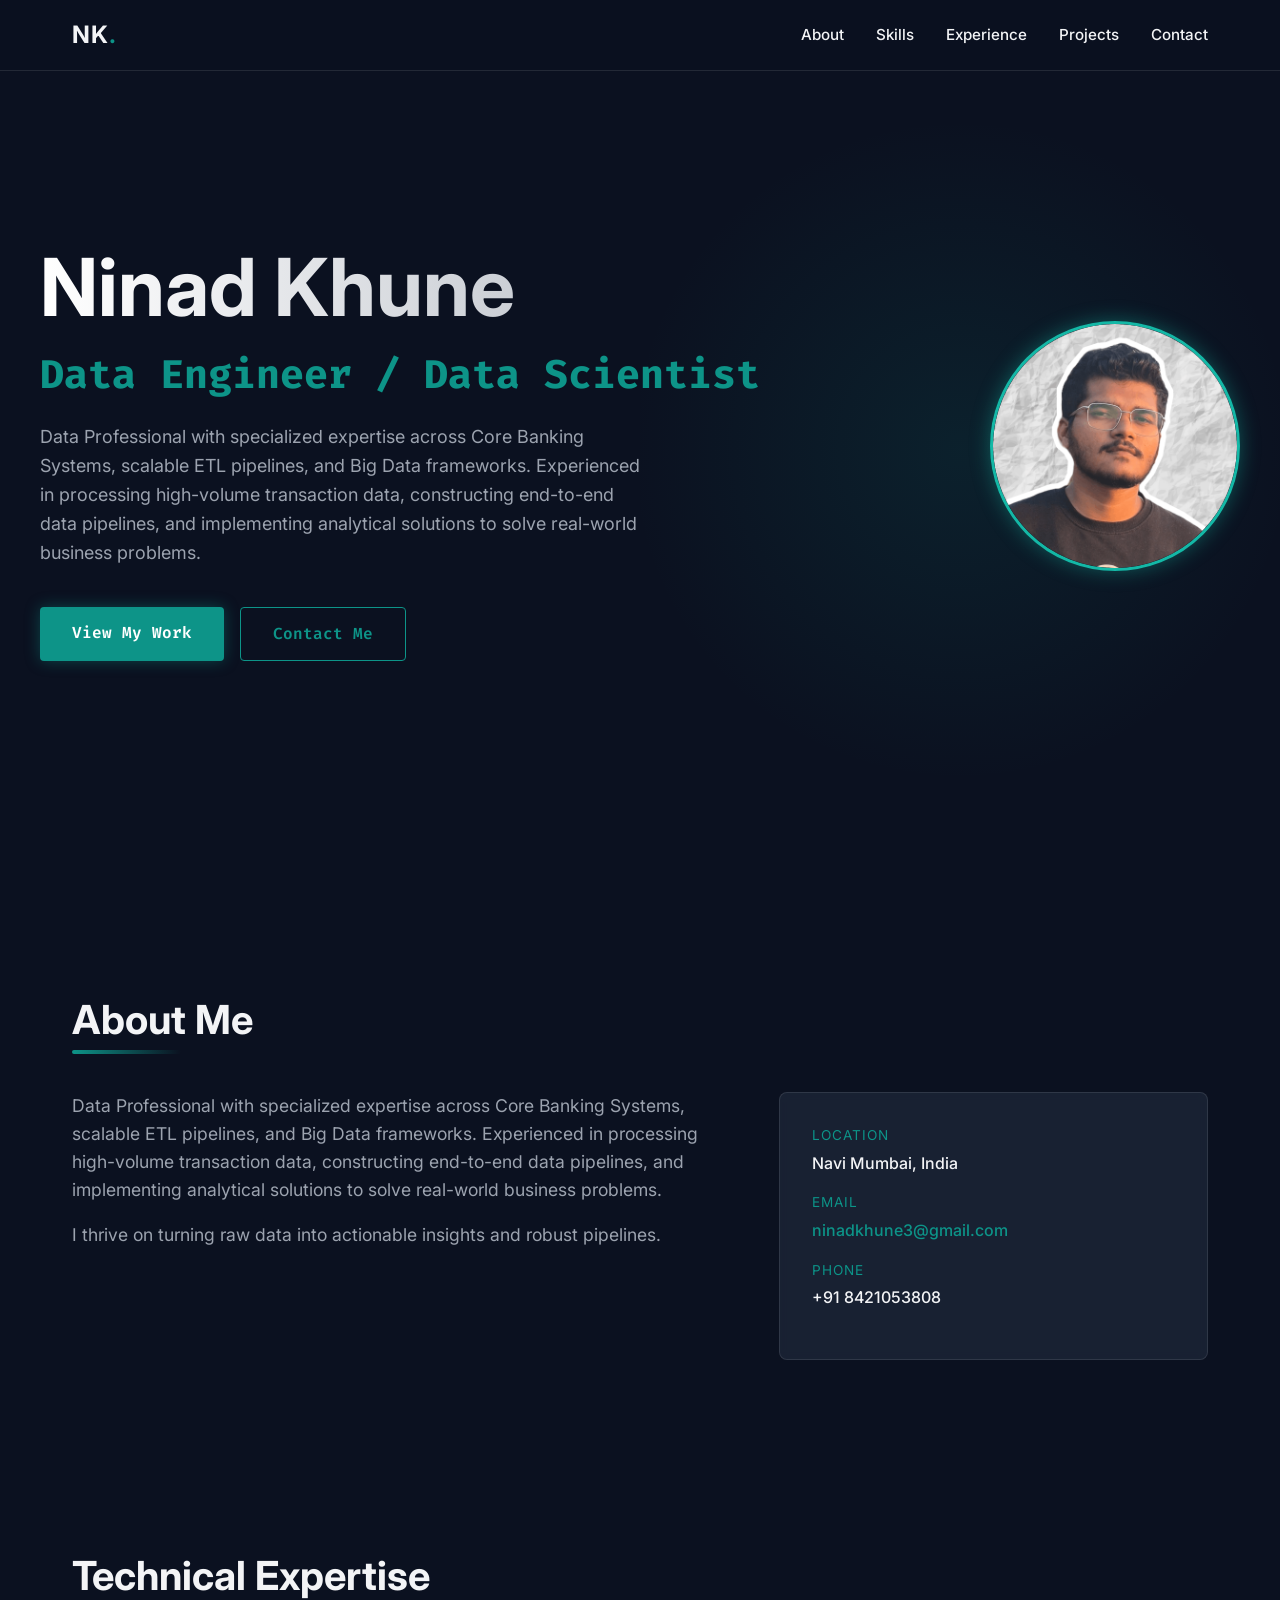
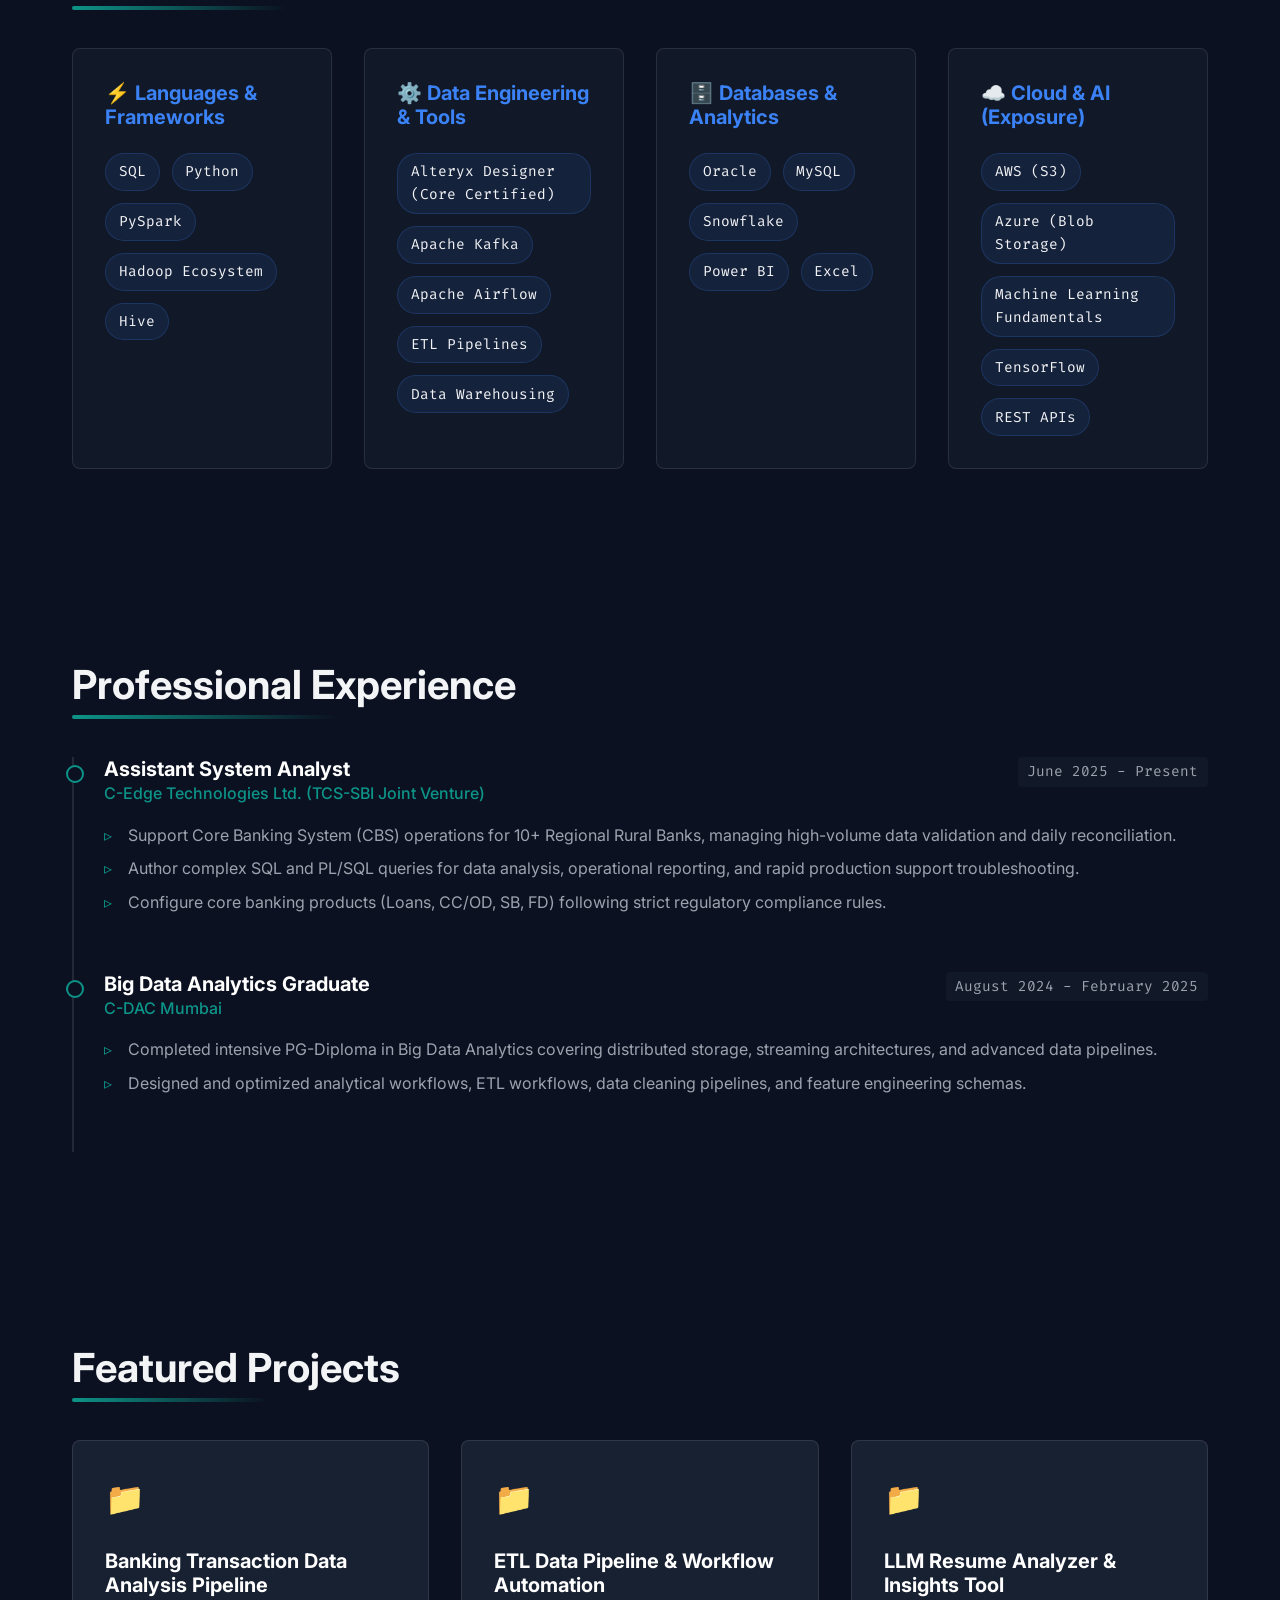
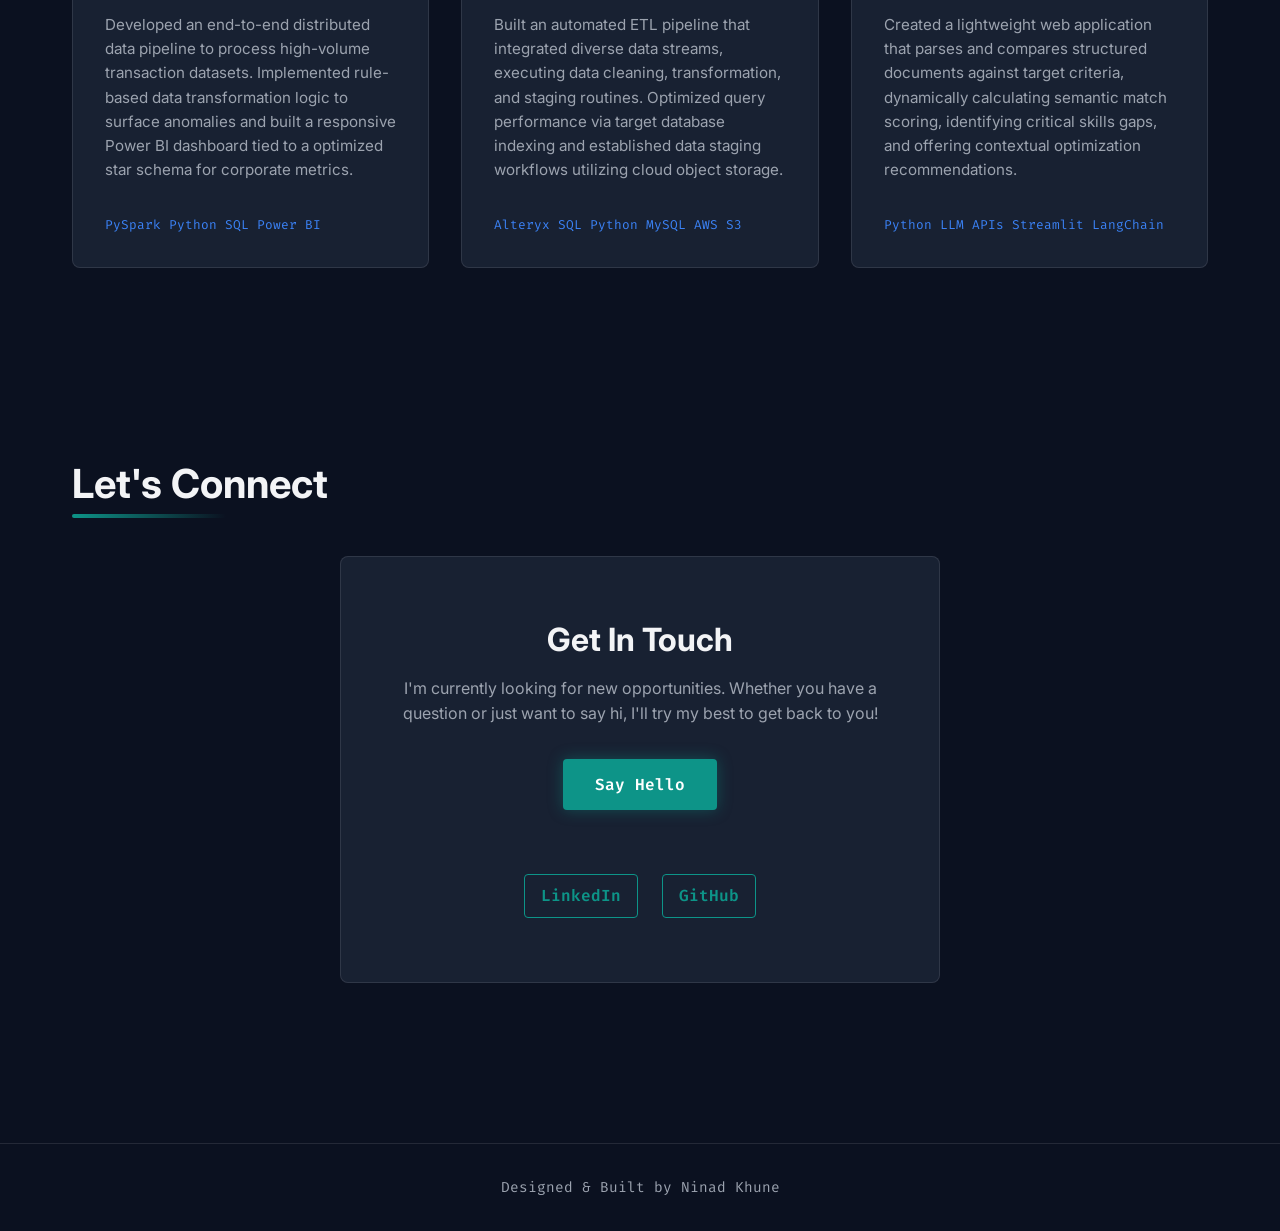
==== index.html @ daf1de72 "Refactor image" ====
<!DOCTYPE html>
<html lang="en">
<head>
    <meta charset="UTF-8">
    <meta name="viewport" content="width=device-width, initial-scale=1.0">
    <title>Ninad Khune | Data Engineer & Data Scientist</title>
    <meta name="description" content="Portfolio of Ninad Khune, Data Engineer and Data Scientist specializing in Core Banking Systems, scalable ETL pipelines, and Big Data frameworks.">
    <link href="https://fonts.googleapis.com/css2?family=Inter:wght@300;400;600;700&family=Fira+Code:wght@400;500&display=swap" rel="stylesheet">
    <link rel="stylesheet" href="style.css">
</head>
<body>
    <nav id="navbar">
        <div class="nav-container">
            <div class="logo">NK<span class="accent">.</span></div>
            <ul class="nav-links">
                <li><a href="#about">About</a></li>
                <li><a href="#skills">Skills</a></li>
                <li><a href="#experience">Experience</a></li>
                <li><a href="#projects">Projects</a></li>
                <li><a href="#contact">Contact</a></li>
            </ul>
        </div>
    </nav>

    <main>
        <section id="hero">
            <div class="hero-content">
                <div style="display: flex; align-items: center; gap: 2rem; flex-wrap: wrap;">
                    <div style="flex: 1; min-width: 300px;">
                        <h1 id="hero-name" class="glitch" data-text=""></h1>
                        <h2 id="hero-title" class="subtitle"></h2>
                        <p id="hero-summary" class="summary"></p>
                        <div class="hero-actions">
                            <a href="#projects" class="btn btn-primary">View My Work</a>
                            <a href="#contact" class="btn btn-secondary">Contact Me</a>
                        </div>
                    </div>
                    <div style="flex-shrink: 0; text-align: center;">
                        <img src="static/profile.png.png" alt="Profile Image" style="width: 250px; height: 250px; border-radius: 50%; object-fit: cover; border: 3px solid #14b8a6; box-shadow: 0 0 20px rgba(20, 184, 166, 0.4);">
                    </div>
                </div>
            </div>
            <div class="hero-background"></div>
        </section>

        <section id="about" class="section">
            <h2 class="section-title">About Me</h2>
            <div class="about-grid">
                <div class="about-text" id="about-text">
                    <!-- Populated by JS -->
                </div>
                <div class="about-details" id="about-details">
                    <!-- Populated by JS -->
                </div>
            </div>
        </section>

        <section id="skills" class="section">
            <h2 class="section-title">Technical Expertise</h2>
            <div class="skills-container" id="skills-container">
                <!-- Populated by JS -->
            </div>
        </section>

        <section id="experience" class="section">
            <h2 class="section-title">Professional Experience</h2>
            <div class="timeline" id="experience-timeline">
                <!-- Populated by JS -->
            </div>
        </section>

        <section id="projects" class="section">
            <h2 class="section-title">Featured Projects</h2>
            <div class="projects-grid" id="projects-grid">
                <!-- Populated by JS -->
            </div>
        </section>

        <section id="contact" class="section">
            <h2 class="section-title">Let's Connect</h2>
            <div class="contact-card" id="contact-card">
                <!-- Populated by JS -->
            </div>
        </section>
    </main>

    <footer>
        <div class="footer-content" id="footer-content">
            <!-- Populated by JS -->
        </div>
    </footer>

    <script src="script.js"></script>
</body>
</html>
---- style.css ----
/* --- CSS Variables & Theming --- */
:root {
    --bg-color: #0b1120;
    --bg-color-alt: #111827;
    --text-primary: #f3f4f6;
    --text-secondary: #9ca3af;
    --accent-teal: #0d9488;
    --accent-teal-glow: rgba(13, 148, 136, 0.4);
    --accent-blue: #3b82f6;
    --accent-blue-glow: rgba(59, 130, 246, 0.4);
    
    --font-main: 'Inter', sans-serif;
    --font-code: 'Fira Code', monospace;
    
    --transition-smooth: all 0.3s cubic-bezier(0.4, 0, 0.2, 1);
    --card-bg: rgba(30, 41, 59, 0.7);
    --card-border: rgba(255, 255, 255, 0.1);
}

/* --- Base Reset & Typography --- */
* {
    margin: 0;
    padding: 0;
    box-sizing: border-box;
}

html {
    scroll-behavior: smooth;
}

body {
    background-color: var(--bg-color);
    color: var(--text-primary);
    font-family: var(--font-main);
    line-height: 1.6;
    overflow-x: hidden;
}

a {
    color: var(--accent-teal);
    text-decoration: none;
    transition: var(--transition-smooth);
}

a:hover {
    color: var(--accent-blue);
}

ul {
    list-style: none;
}

/* --- Typography --- */
h1, h2, h3, h4 {
    font-weight: 700;
    line-height: 1.2;
}

h2.section-title {
    font-size: 2.5rem;
    margin-bottom: 3rem;
    position: relative;
    display: inline-block;
}

h2.section-title::after {
    content: '';
    position: absolute;
    bottom: -10px;
    left: 0;
    width: 60%;
    height: 4px;
    background: linear-gradient(90deg, var(--accent-teal), transparent);
    border-radius: 2px;
}

/* --- Layout --- */
.section {
    padding: 6rem 2rem;
    max-width: 1200px;
    margin: 0 auto;
}

/* --- Navigation --- */
#navbar {
    position: fixed;
    top: 0;
    left: 0;
    width: 100%;
    background: rgba(11, 17, 32, 0.85);
    backdrop-filter: blur(10px);
    z-index: 1000;
    border-bottom: 1px solid var(--card-border);
}

.nav-container {
    max-width: 1200px;
    margin: 0 auto;
    padding: 1rem 2rem;
    display: flex;
    justify-content: space-between;
    align-items: center;
}

.logo {
    font-size: 1.5rem;
    font-weight: 700;
    letter-spacing: 1px;
}

.logo .accent {
    color: var(--accent-teal);
}

.nav-links {
    display: flex;
    gap: 2rem;
}

.nav-links a {
    color: var(--text-primary);
    font-size: 0.95rem;
    font-weight: 500;
    position: relative;
}

.nav-links a::after {
    content: '';
    position: absolute;
    width: 0;
    height: 2px;
    bottom: -4px;
    left: 0;
    background-color: var(--accent-teal);
    transition: var(--transition-smooth);
}

.nav-links a:hover::after {
    width: 100%;
}

/* --- Hero Section --- */
#hero {
    min-height: 100vh;
    display: flex;
    align-items: center;
    padding: 0 2rem;
    position: relative;
    overflow: hidden;
}

.hero-content {
    max-width: 1200px;
    margin: 0 auto;
    position: relative;
    z-index: 10;
    width: 100%;
}

#hero-name {
    font-size: clamp(3rem, 8vw, 5rem);
    margin-bottom: 1rem;
    background: linear-gradient(90deg, #fff, var(--text-secondary));
    -webkit-background-clip: text;
    -webkit-text-fill-color: transparent;
}

#hero-title {
    font-size: clamp(1.5rem, 4vw, 2.5rem);
    color: var(--accent-teal);
    margin-bottom: 1.5rem;
    font-family: var(--font-code);
}

.summary {
    font-size: 1.125rem;
    color: var(--text-secondary);
    max-width: 600px;
    margin-bottom: 2.5rem;
}

.hero-actions {
    display: flex;
    gap: 1rem;
}

.btn {
    display: inline-block;
    padding: 0.8rem 2rem;
    border-radius: 4px;
    font-weight: 600;
    font-family: var(--font-code);
    text-align: center;
    transition: var(--transition-smooth);
    cursor: pointer;
}

.btn-primary {
    background: var(--accent-teal);
    color: #fff;
    box-shadow: 0 0 15px var(--accent-teal-glow);
}

.btn-primary:hover {
    background: #0f766e;
    box-shadow: 0 0 25px var(--accent-teal-glow);
    color: #fff;
}

.btn-secondary {
    background: transparent;
    color: var(--accent-teal);
    border: 1px solid var(--accent-teal);
}

.btn-secondary:hover {
    background: rgba(13, 148, 136, 0.1);
}

/* Hero Background Decoration */
.hero-background {
    position: absolute;
    top: 0;
    right: 0;
    width: 50%;
    height: 100%;
    background: radial-gradient(circle at center, var(--accent-teal-glow) 0%, transparent 60%);
    opacity: 0.3;
    z-index: 1;
    pointer-events: none;
}

/* --- About Section --- */
.about-grid {
    display: grid;
    grid-template-columns: 3fr 2fr;
    gap: 4rem;
    align-items: start;
}

.about-text {
    font-size: 1.1rem;
    color: var(--text-secondary);
}

.about-details {
    background: var(--card-bg);
    border: 1px solid var(--card-border);
    border-radius: 8px;
    padding: 2rem;
    backdrop-filter: blur(5px);
}

.detail-item {
    margin-bottom: 1rem;
    display: flex;
    flex-direction: column;
}

.detail-label {
    font-size: 0.85rem;
    color: var(--accent-teal);
    text-transform: uppercase;
    letter-spacing: 1px;
    margin-bottom: 0.25rem;
}

.detail-value {
    font-weight: 500;
}

/* --- Skills Section --- */
.skills-container {
    display: grid;
    grid-template-columns: repeat(auto-fit, minmax(250px, 1fr));
    gap: 2rem;
}

.skill-category {
    background: var(--bg-color-alt);
    border: 1px solid var(--card-border);
    border-radius: 8px;
    padding: 2rem;
    transition: var(--transition-smooth);
}

.skill-category:hover {
    transform: translateY(-5px);
    border-color: var(--accent-blue);
    box-shadow: 0 10px 30px rgba(0,0,0,0.5);
}

.skill-category h3 {
    color: var(--accent-blue);
    margin-bottom: 1.5rem;
    font-size: 1.25rem;
    display: flex;
    align-items: center;
    gap: 0.5rem;
}

.skill-list {
    display: flex;
    flex-wrap: wrap;
    gap: 0.75rem;
}

.skill-tag {
    background: rgba(59, 130, 246, 0.1);
    color: var(--text-primary);
    padding: 0.4rem 0.8rem;
    border-radius: 20px;
    font-size: 0.9rem;
    font-family: var(--font-code);
    border: 1px solid rgba(59, 130, 246, 0.2);
    transition: var(--transition-smooth);
}

.skill-tag:hover {
    background: rgba(59, 130, 246, 0.2);
    border-color: var(--accent-blue);
}

/* --- Experience Section --- */
.timeline {
    position: relative;
    padding-left: 2rem;
}

.timeline::before {
    content: '';
    position: absolute;
    left: 0;
    top: 0;
    bottom: 0;
    width: 2px;
    background: var(--card-border);
}

.experience-item {
    position: relative;
    padding-bottom: 3rem;
}

.experience-item::before {
    content: '';
    position: absolute;
    left: -2.35rem;
    top: 0.5rem;
    width: 14px;
    height: 14px;
    border-radius: 50%;
    background: var(--bg-color);
    border: 2px solid var(--accent-teal);
    z-index: 2;
    transition: var(--transition-smooth);
}

.experience-item:hover::before {
    background: var(--accent-teal);
    box-shadow: 0 0 10px var(--accent-teal-glow);
}

.exp-header {
    display: flex;
    justify-content: space-between;
    align-items: flex-start;
    margin-bottom: 1rem;
    flex-wrap: wrap;
    gap: 0.5rem;
}

.exp-role {
    font-size: 1.25rem;
    color: #fff;
}

.exp-company {
    color: var(--accent-teal);
    font-weight: 500;
}

.exp-period {
    font-family: var(--font-code);
    font-size: 0.9rem;
    color: var(--text-secondary);
    background: var(--bg-color-alt);
    padding: 0.2rem 0.6rem;
    border-radius: 4px;
}

.exp-bullets {
    color: var(--text-secondary);
    padding-left: 1.5rem;
}

.exp-bullets li {
    margin-bottom: 0.5rem;
    position: relative;
}

.exp-bullets li::before {
    content: '▹';
    position: absolute;
    left: -1.5rem;
    color: var(--accent-teal);
}

/* --- Projects Section --- */
.projects-grid {
    display: grid;
    grid-template-columns: repeat(auto-fit, minmax(300px, 1fr));
    gap: 2rem;
}

.project-card {
    background: var(--card-bg);
    border: 1px solid var(--card-border);
    border-radius: 8px;
    padding: 2rem;
    transition: var(--transition-smooth);
    display: flex;
    flex-direction: column;
    height: 100%;
    position: relative;
    overflow: hidden;
}

.project-card::before {
    content: '';
    position: absolute;
    top: 0;
    left: 0;
    width: 100%;
    height: 4px;
    background: linear-gradient(90deg, var(--accent-teal), var(--accent-blue));
    transform: scaleX(0);
    transform-origin: left;
    transition: transform 0.4s ease;
}

.project-card:hover {
    transform: translateY(-5px);
    border-color: rgba(13, 148, 136, 0.3);
    box-shadow: 0 10px 30px rgba(0,0,0,0.5);
}

.project-card:hover::before {
    transform: scaleX(1);
}

.project-header {
    display: flex;
    justify-content: space-between;
    align-items: center;
    margin-bottom: 1.5rem;
}

.project-icon {
    font-size: 2rem;
    color: var(--accent-teal);
}

.project-title {
    font-size: 1.25rem;
    color: #fff;
    margin-bottom: 1rem;
}

.project-desc {
    color: var(--text-secondary);
    font-size: 0.95rem;
    margin-bottom: 2rem;
    flex-grow: 1;
}

.project-tech {
    display: flex;
    flex-wrap: wrap;
    gap: 0.5rem;
    margin-top: auto;
}

.project-tech span {
    font-family: var(--font-code);
    font-size: 0.8rem;
    color: var(--accent-blue);
}

/* --- Contact Section --- */
.contact-card {
    text-align: center;
    max-width: 600px;
    margin: 0 auto;
    background: var(--card-bg);
    padding: 4rem 2rem;
    border-radius: 8px;
    border: 1px solid var(--card-border);
}

.contact-card h3 {
    font-size: 2rem;
    margin-bottom: 1rem;
}

.contact-card p {
    color: var(--text-secondary);
    margin-bottom: 2rem;
}

/* --- Footer --- */
footer {
    text-align: center;
    padding: 2rem;
    font-family: var(--font-code);
    font-size: 0.9rem;
    color: var(--text-secondary);
    border-top: 1px solid var(--card-border);
    margin-top: 4rem;
}

/* --- Responsive --- */
@media (max-width: 768px) {
    .nav-links {
        display: none; /* In a real app, add a hamburger menu */
    }
    
    .about-grid {
        grid-template-columns: 1fr;
    }
    
    .exp-header {
        flex-direction: column;
    }
    
    .section {
        padding: 4rem 1rem;
    }
}
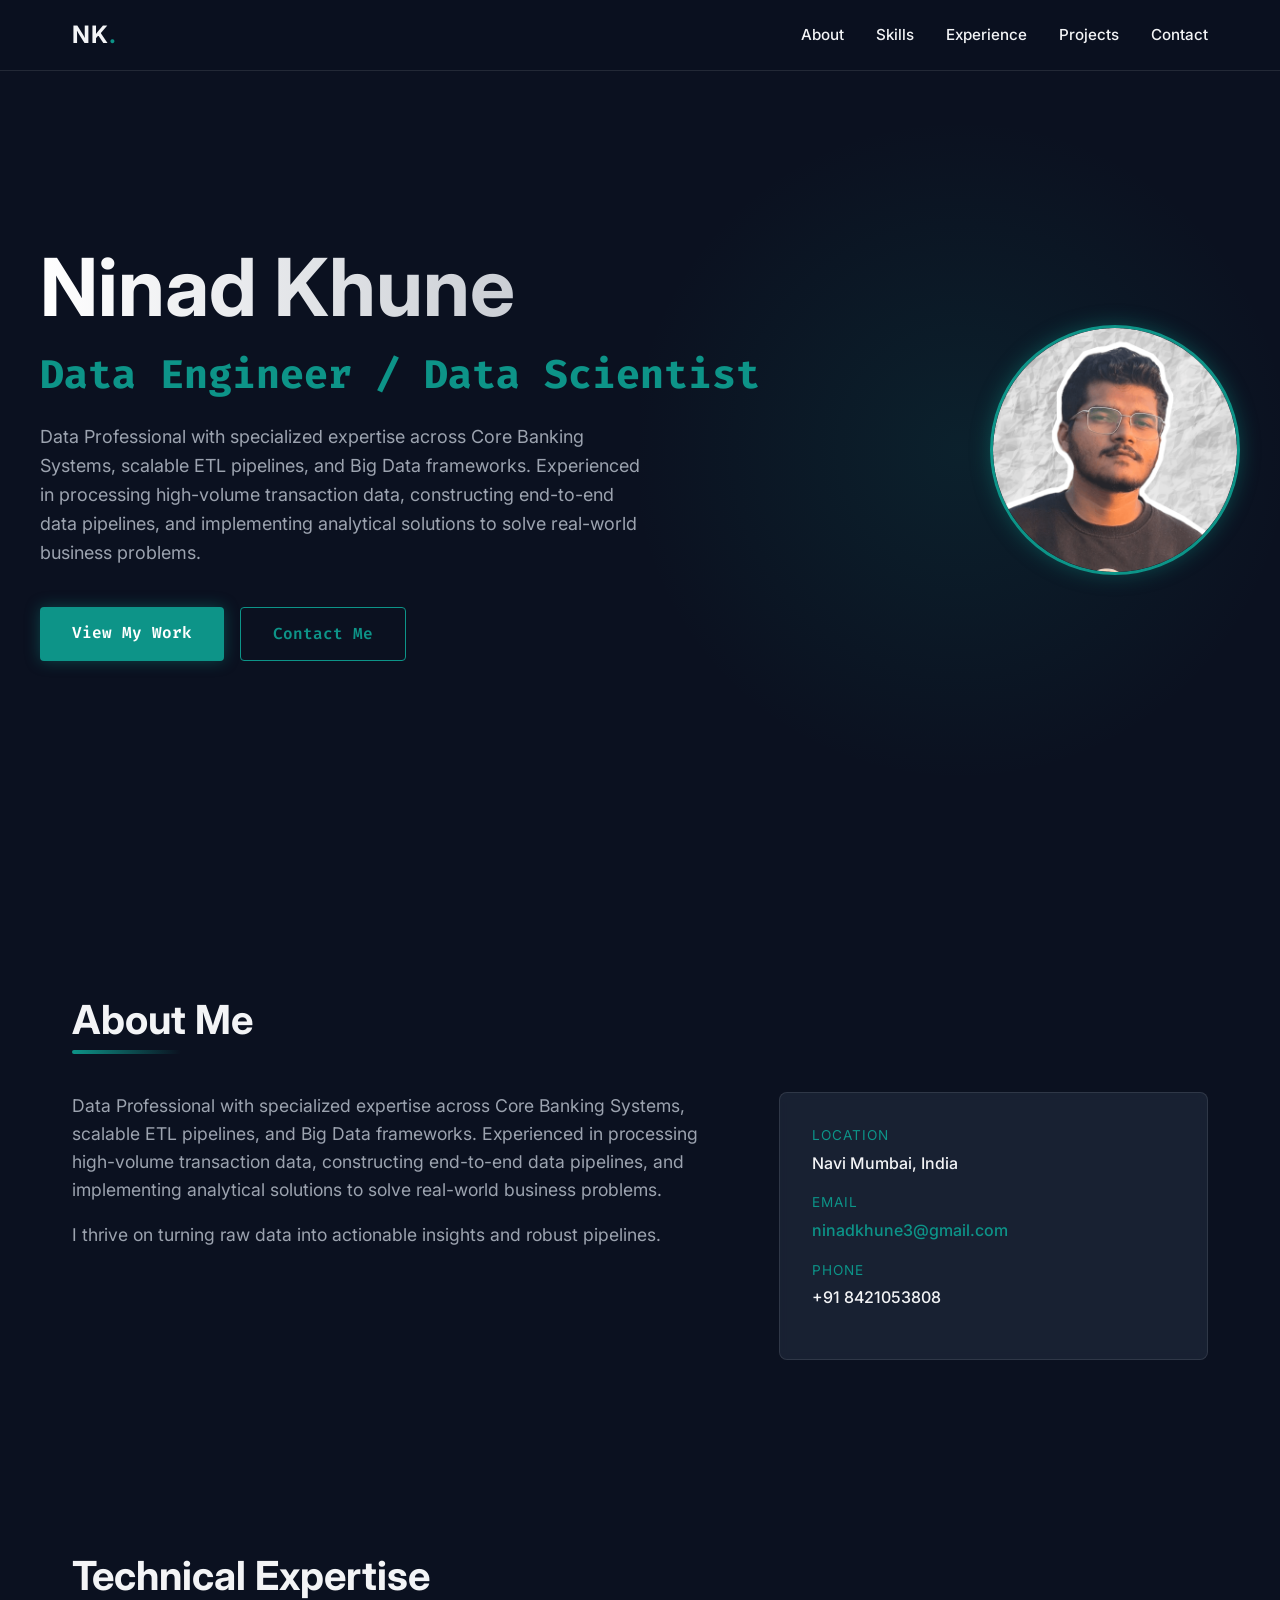
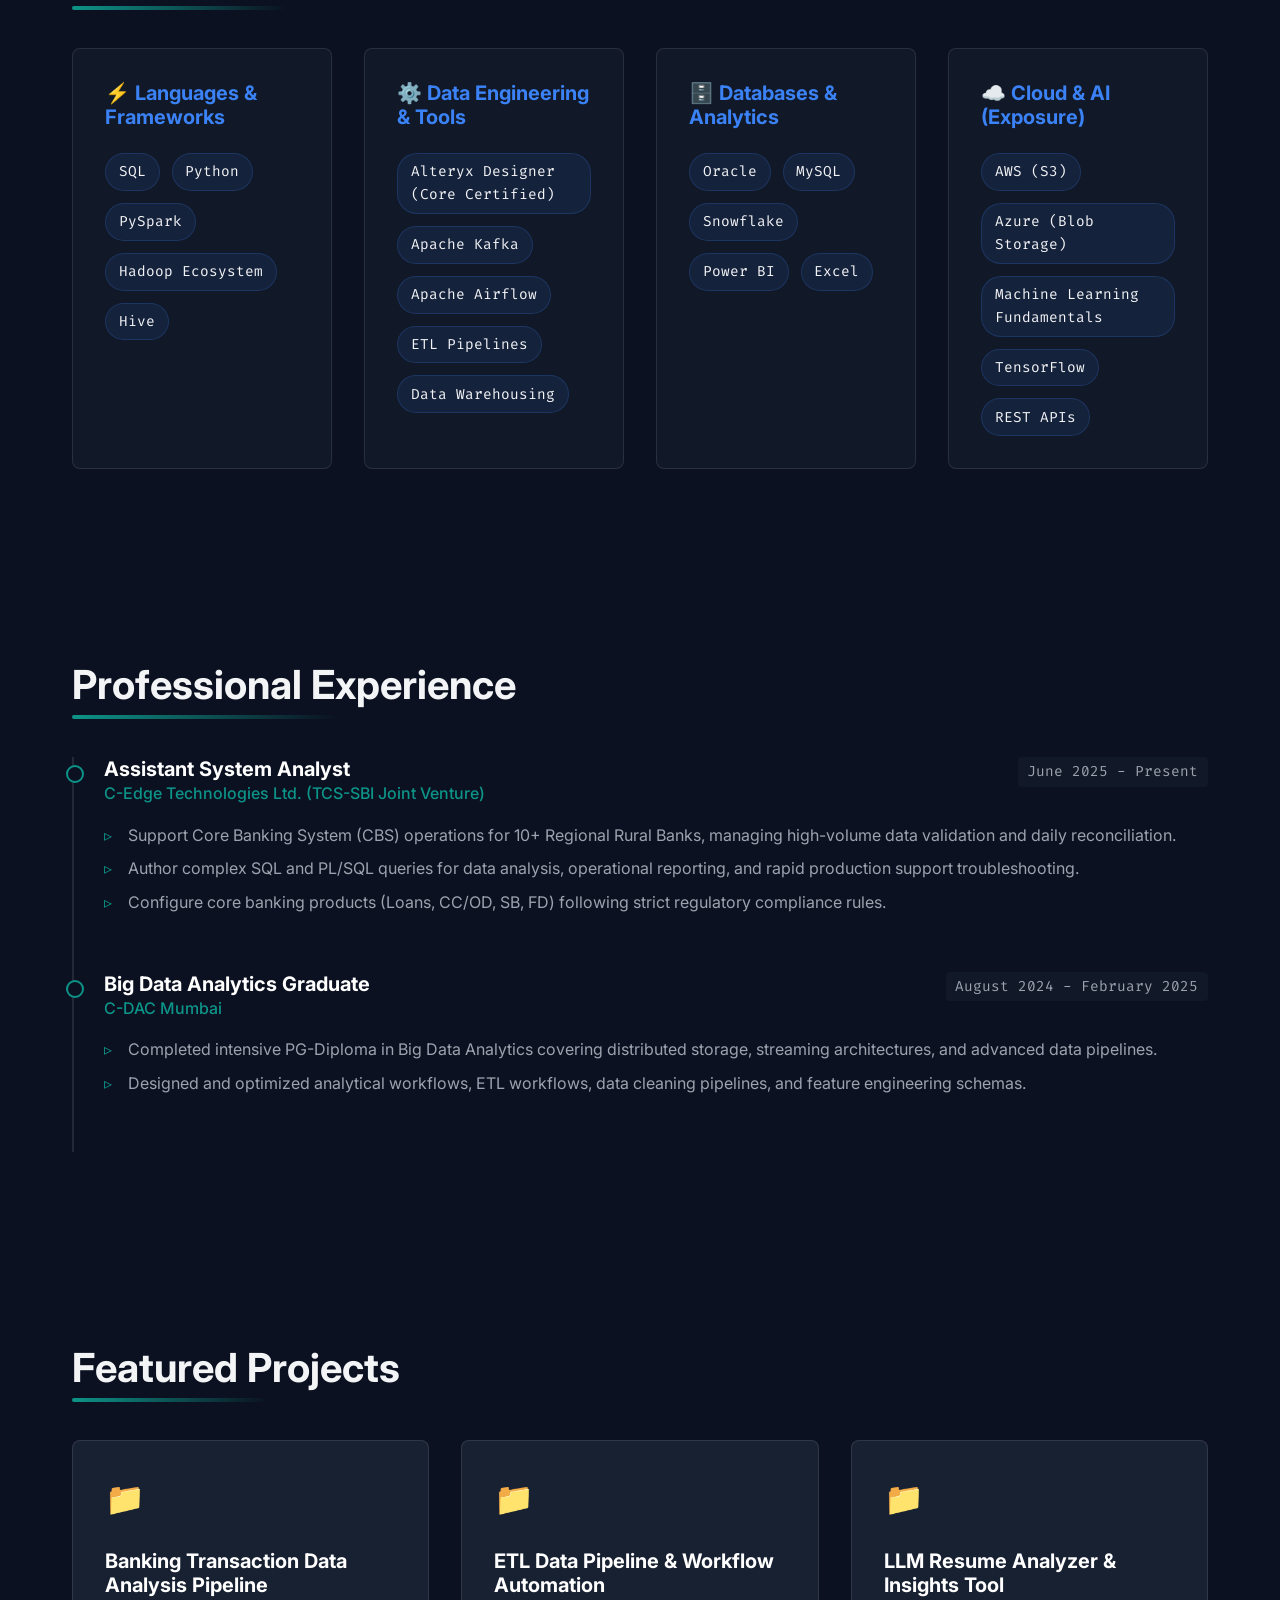
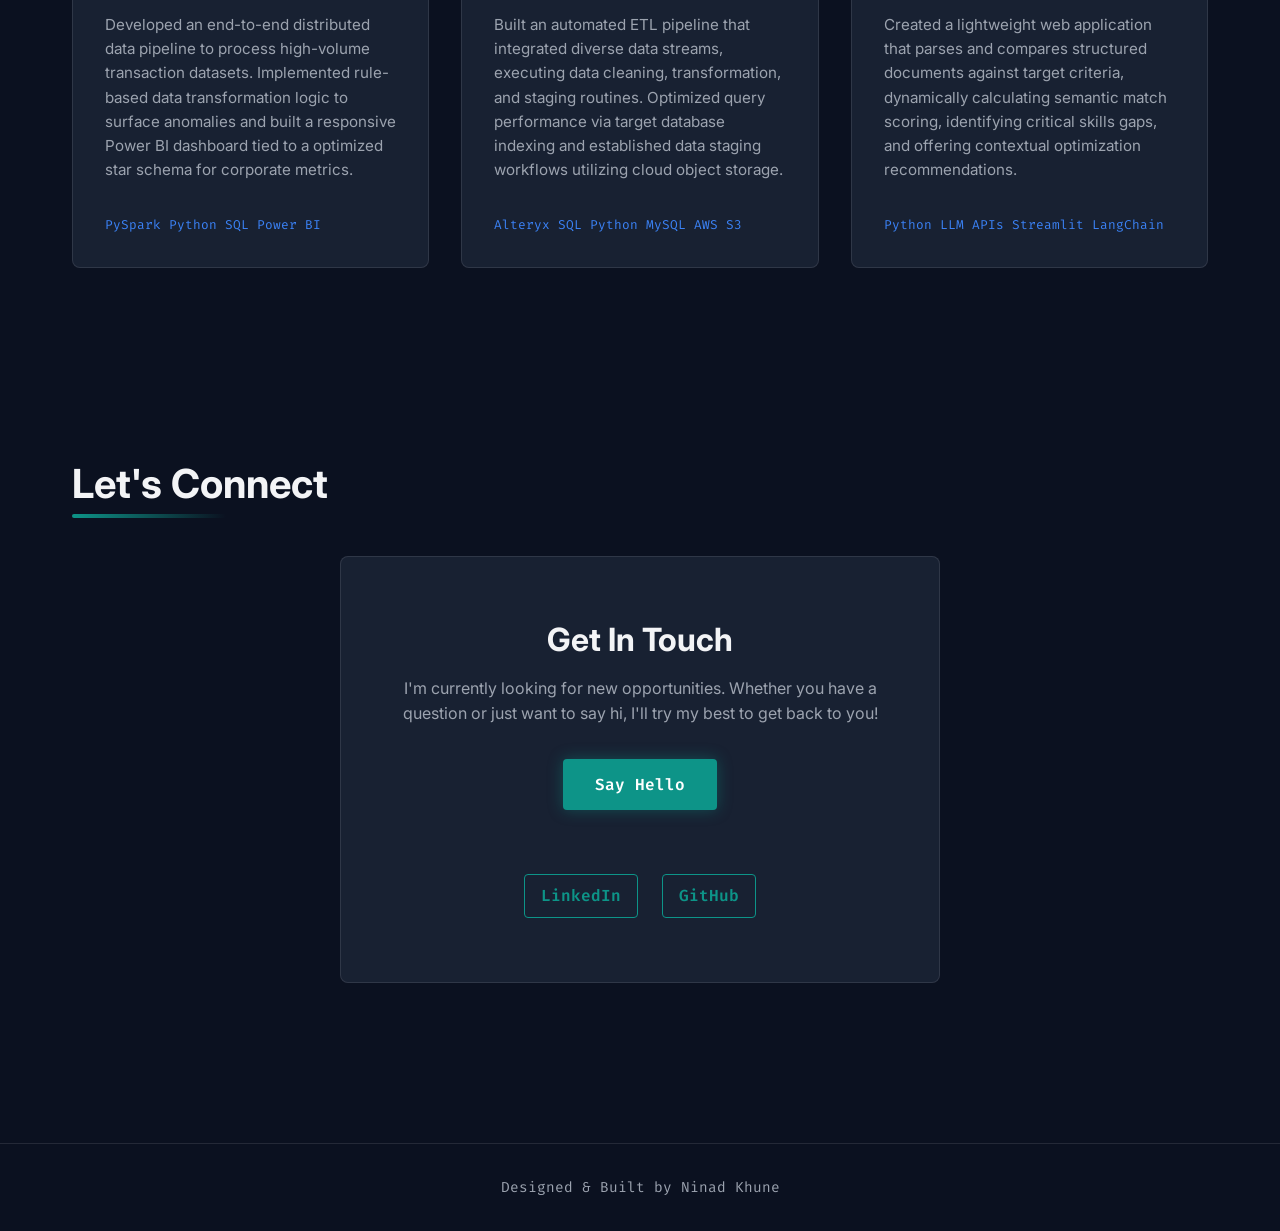
==== commit ee057a5a: "feat: refactor hero section layout and introduce new global styles and configuration" ====
--- a/index.html
+++ b/index.html
@@ -25,8 +25,8 @@
     <main>
         <section id="hero">
             <div class="hero-content">
-                <div style="display: flex; align-items: center; gap: 2rem; flex-wrap: wrap;">
-                    <div style="flex: 1; min-width: 300px;">
+                <div class="hero-inner">
+                    <div class="hero-text">
                         <h1 id="hero-name" class="glitch" data-text=""></h1>
                         <h2 id="hero-title" class="subtitle"></h2>
                         <p id="hero-summary" class="summary"></p>
@@ -35,8 +35,8 @@
                             <a href="#contact" class="btn btn-secondary">Contact Me</a>
                         </div>
                     </div>
-                    <div style="flex-shrink: 0; text-align: center;">
-                        <img src="static/profile.png.png" alt="Profile Image" style="width: 250px; height: 250px; border-radius: 50%; object-fit: cover; border: 3px solid #14b8a6; box-shadow: 0 0 20px rgba(20, 184, 166, 0.4);">
+                    <div class="hero-image">
+                        <img src="./static/profile.png" alt="Profile Image" class="profile-img">
                     </div>
                 </div>
             </div>
--- a/style.css
+++ b/style.css
@@ -157,6 +157,41 @@
     width: 100%;
 }
 
+.hero-inner {
+    display: flex;
+    align-items: center;
+    gap: 3rem;
+    flex-wrap: wrap;
+    justify-content: space-between;
+}
+
+.hero-text {
+    flex: 1;
+    min-width: 300px;
+}
+
+.hero-image {
+    flex-shrink: 0;
+    display: flex;
+    justify-content: center;
+    align-items: center;
+}
+
+.profile-img {
+    width: 250px;
+    height: 250px;
+    border-radius: 50%;
+    object-fit: cover;
+    border: 3px solid var(--accent-teal);
+    box-shadow: 0 0 20px var(--accent-teal-glow);
+    transition: var(--transition-smooth);
+}
+
+.profile-img:hover {
+    transform: scale(1.05);
+    box-shadow: 0 0 30px var(--accent-teal);
+}
+
 #hero-name {
     font-size: clamp(3rem, 8vw, 5rem);
     margin-bottom: 1rem;
@@ -525,6 +560,21 @@
         display: none; /* In a real app, add a hamburger menu */
     }
     
+    .hero-inner {
+        flex-direction: column-reverse;
+        text-align: center;
+        gap: 2rem;
+    }
+    
+    .hero-actions {
+        justify-content: center;
+    }
+    
+    .profile-img {
+        width: 200px;
+        height: 200px;
+    }
+
     .about-grid {
         grid-template-columns: 1fr;
     }
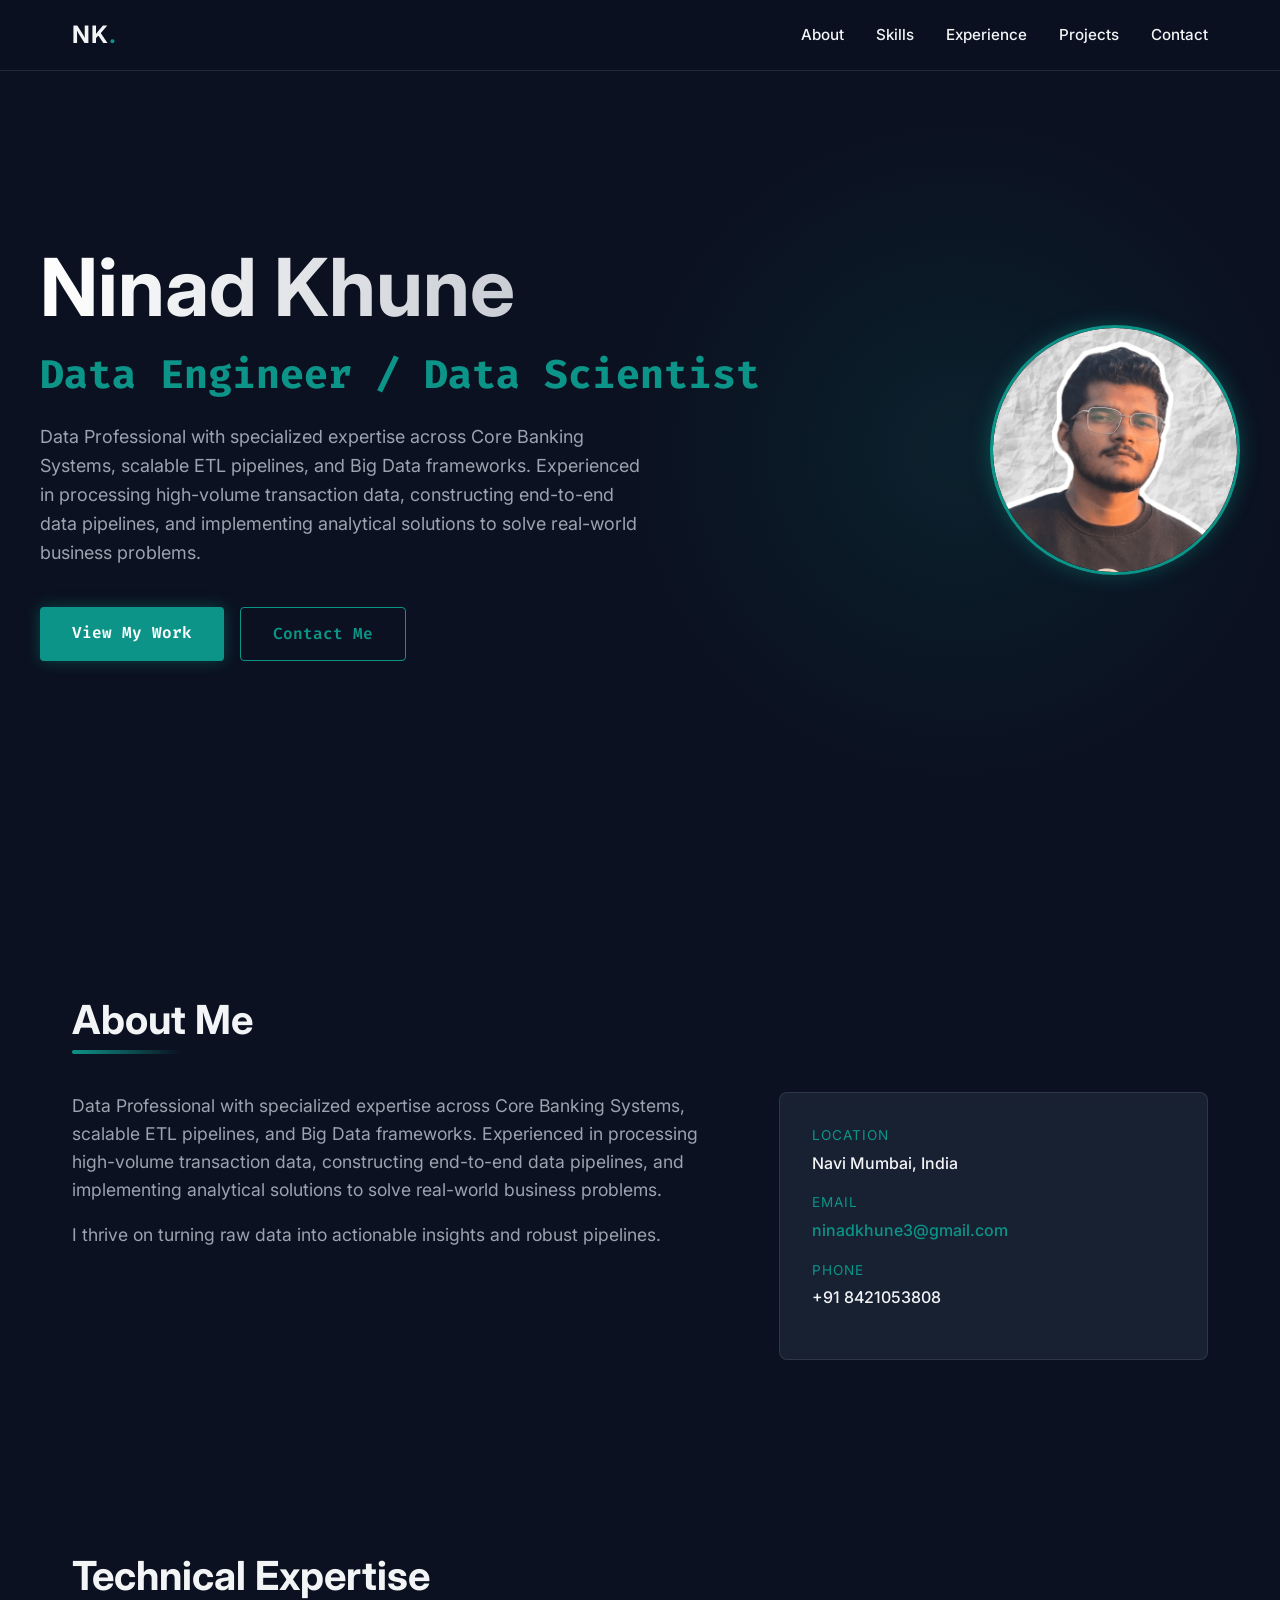
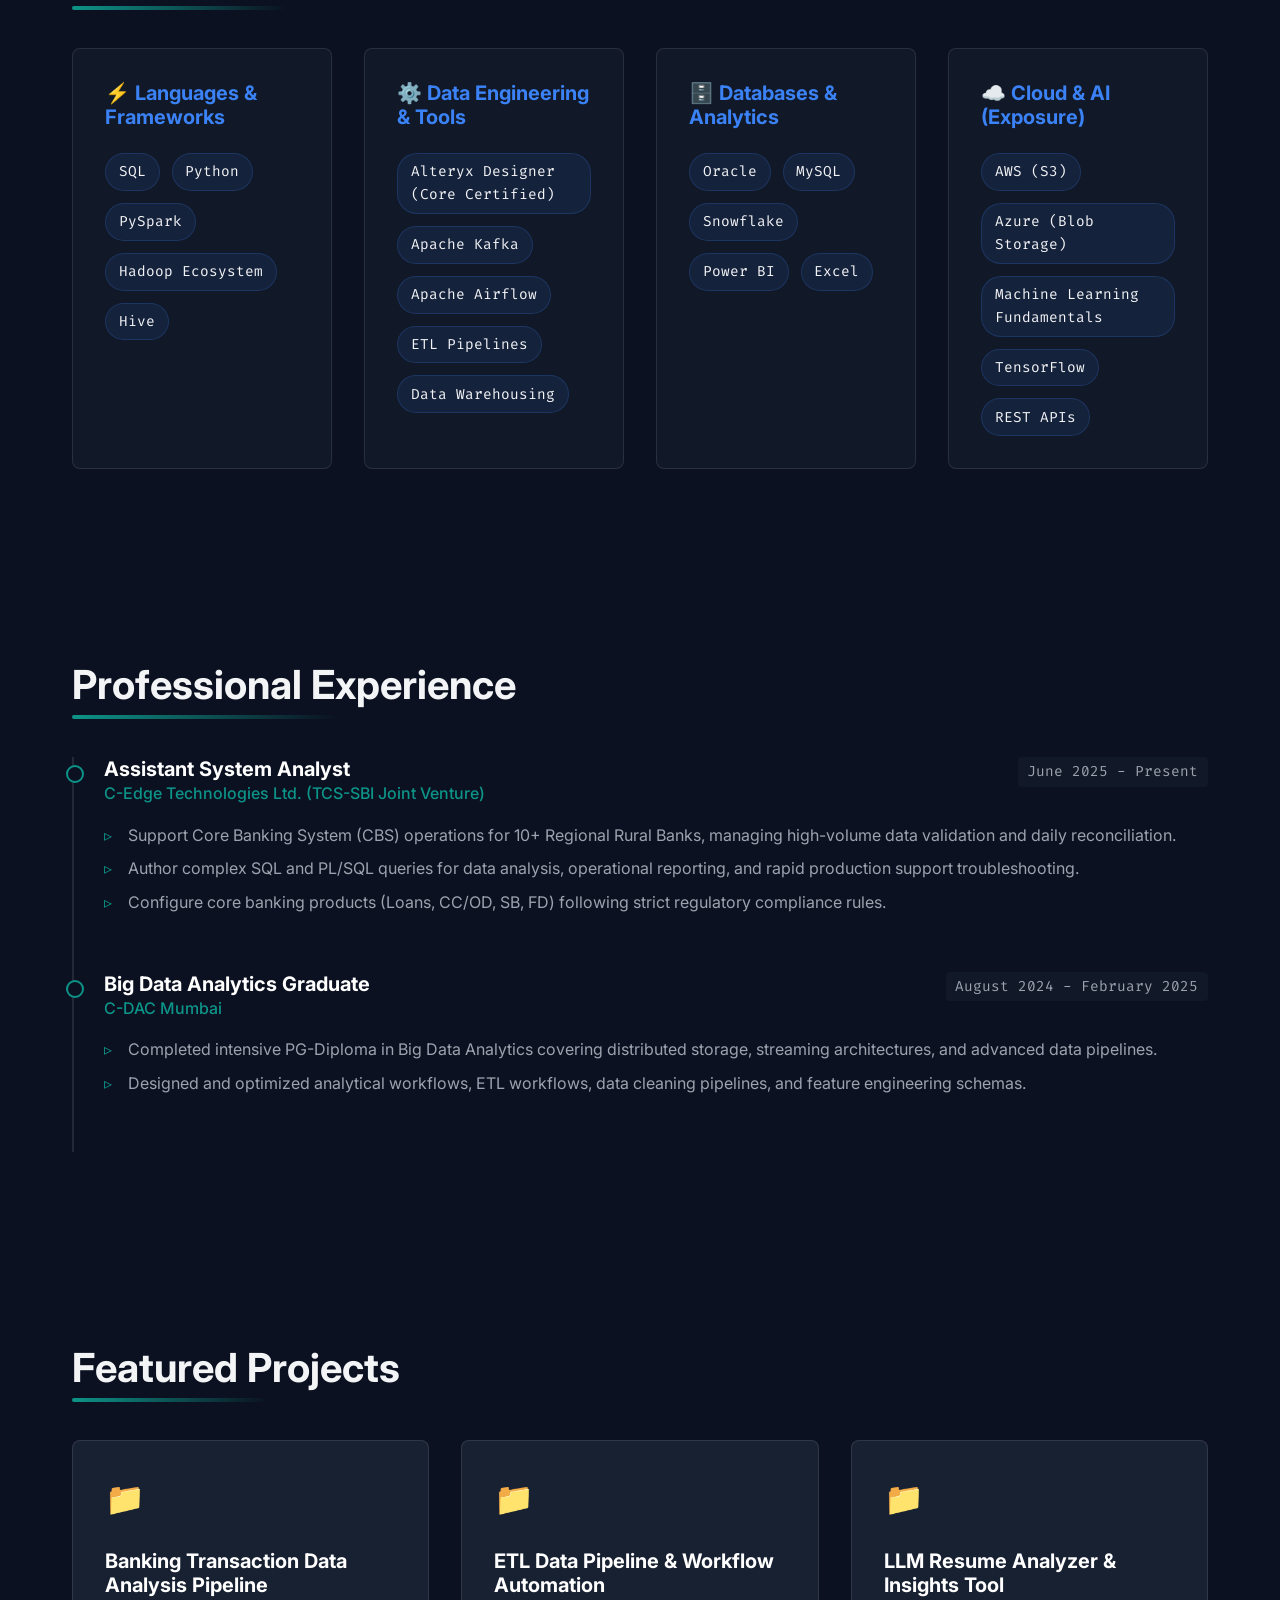
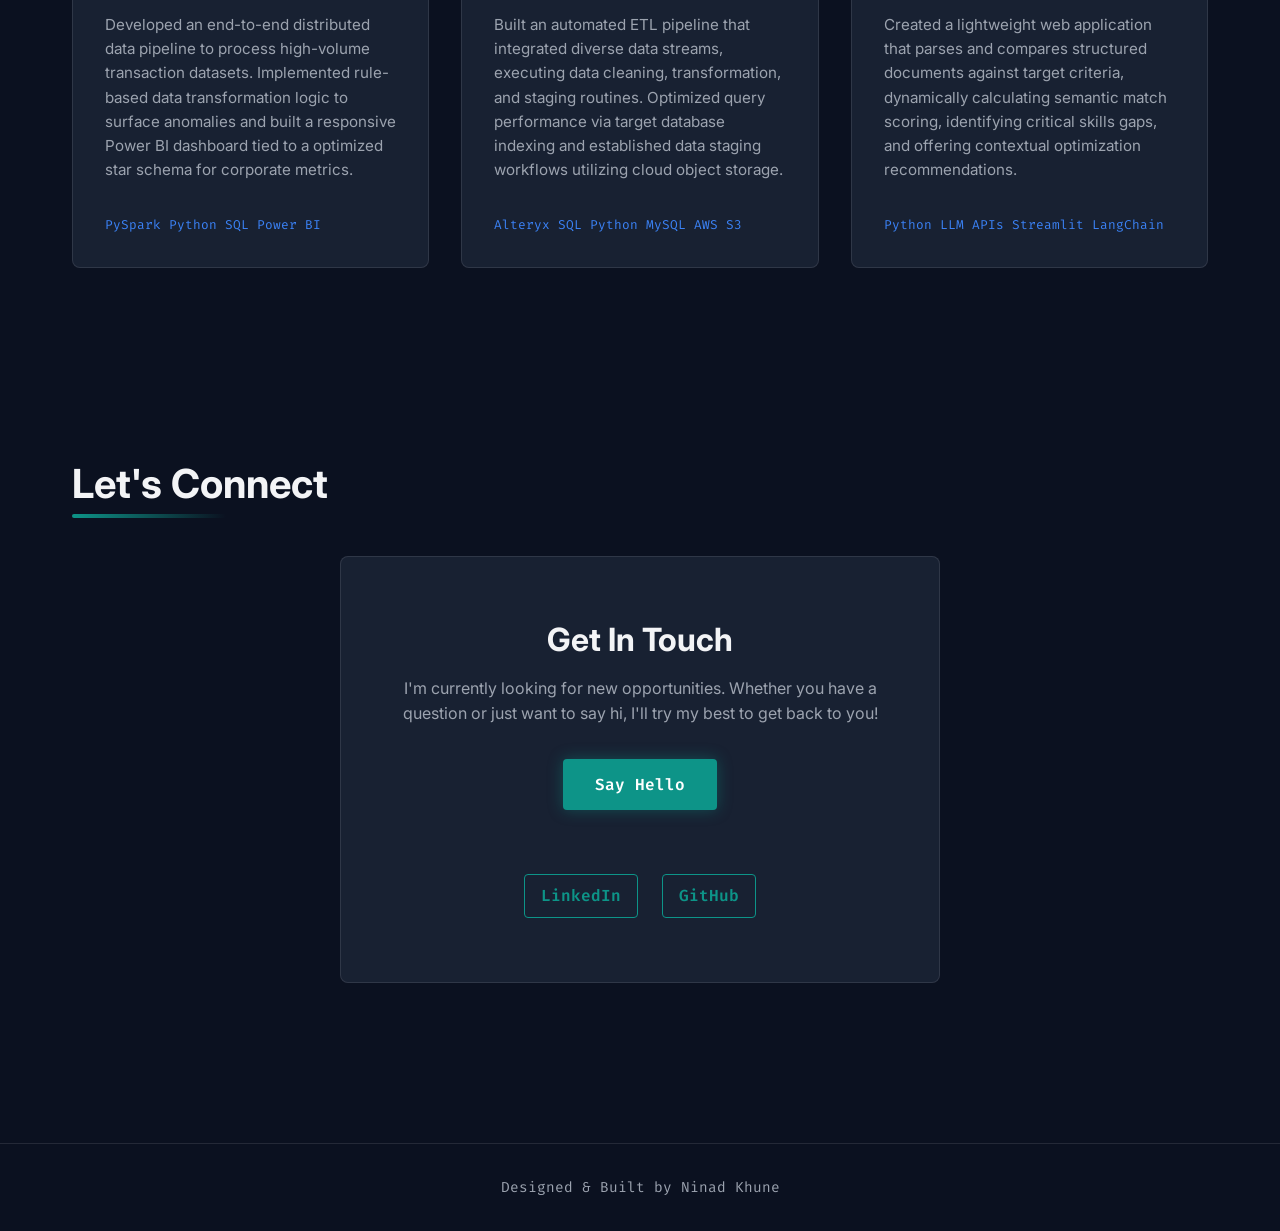
==== commit 1e427a7b: "feat: integrate Flask templating and implement new responsive hero layout" ====
--- a/index.html
+++ b/index.html
@@ -6,7 +6,7 @@
     <title>Ninad Khune | Data Engineer & Data Scientist</title>
     <meta name="description" content="Portfolio of Ninad Khune, Data Engineer and Data Scientist specializing in Core Banking Systems, scalable ETL pipelines, and Big Data frameworks.">
     <link href="https://fonts.googleapis.com/css2?family=Inter:wght@300;400;600;700&family=Fira+Code:wght@400;500&display=swap" rel="stylesheet">
-    <link rel="stylesheet" href="style.css">
+    <link rel="stylesheet" href="style.css?v=2">
 </head>
 <body>
     <nav id="navbar">
--- a/style.css
+++ b/style.css
@@ -158,20 +158,17 @@
 }
 
 .hero-inner {
-    display: flex;
+    display: grid;
+    grid-template-columns: 1fr auto;
     align-items: center;
-    gap: 3rem;
-    flex-wrap: wrap;
-    justify-content: space-between;
+    gap: 4rem;
 }
 
 .hero-text {
-    flex: 1;
-    min-width: 300px;
+    /* Text container */
 }
 
 .hero-image {
-    flex-shrink: 0;
     display: flex;
     justify-content: center;
     align-items: center;
@@ -561,6 +558,7 @@
     }
     
     .hero-inner {
+        display: flex;
         flex-direction: column-reverse;
         text-align: center;
         gap: 2rem;
@@ -571,8 +569,8 @@
     }
     
     .profile-img {
-        width: 200px;
-        height: 200px;
+        width: 180px;
+        height: 180px;
     }
 
     .about-grid {
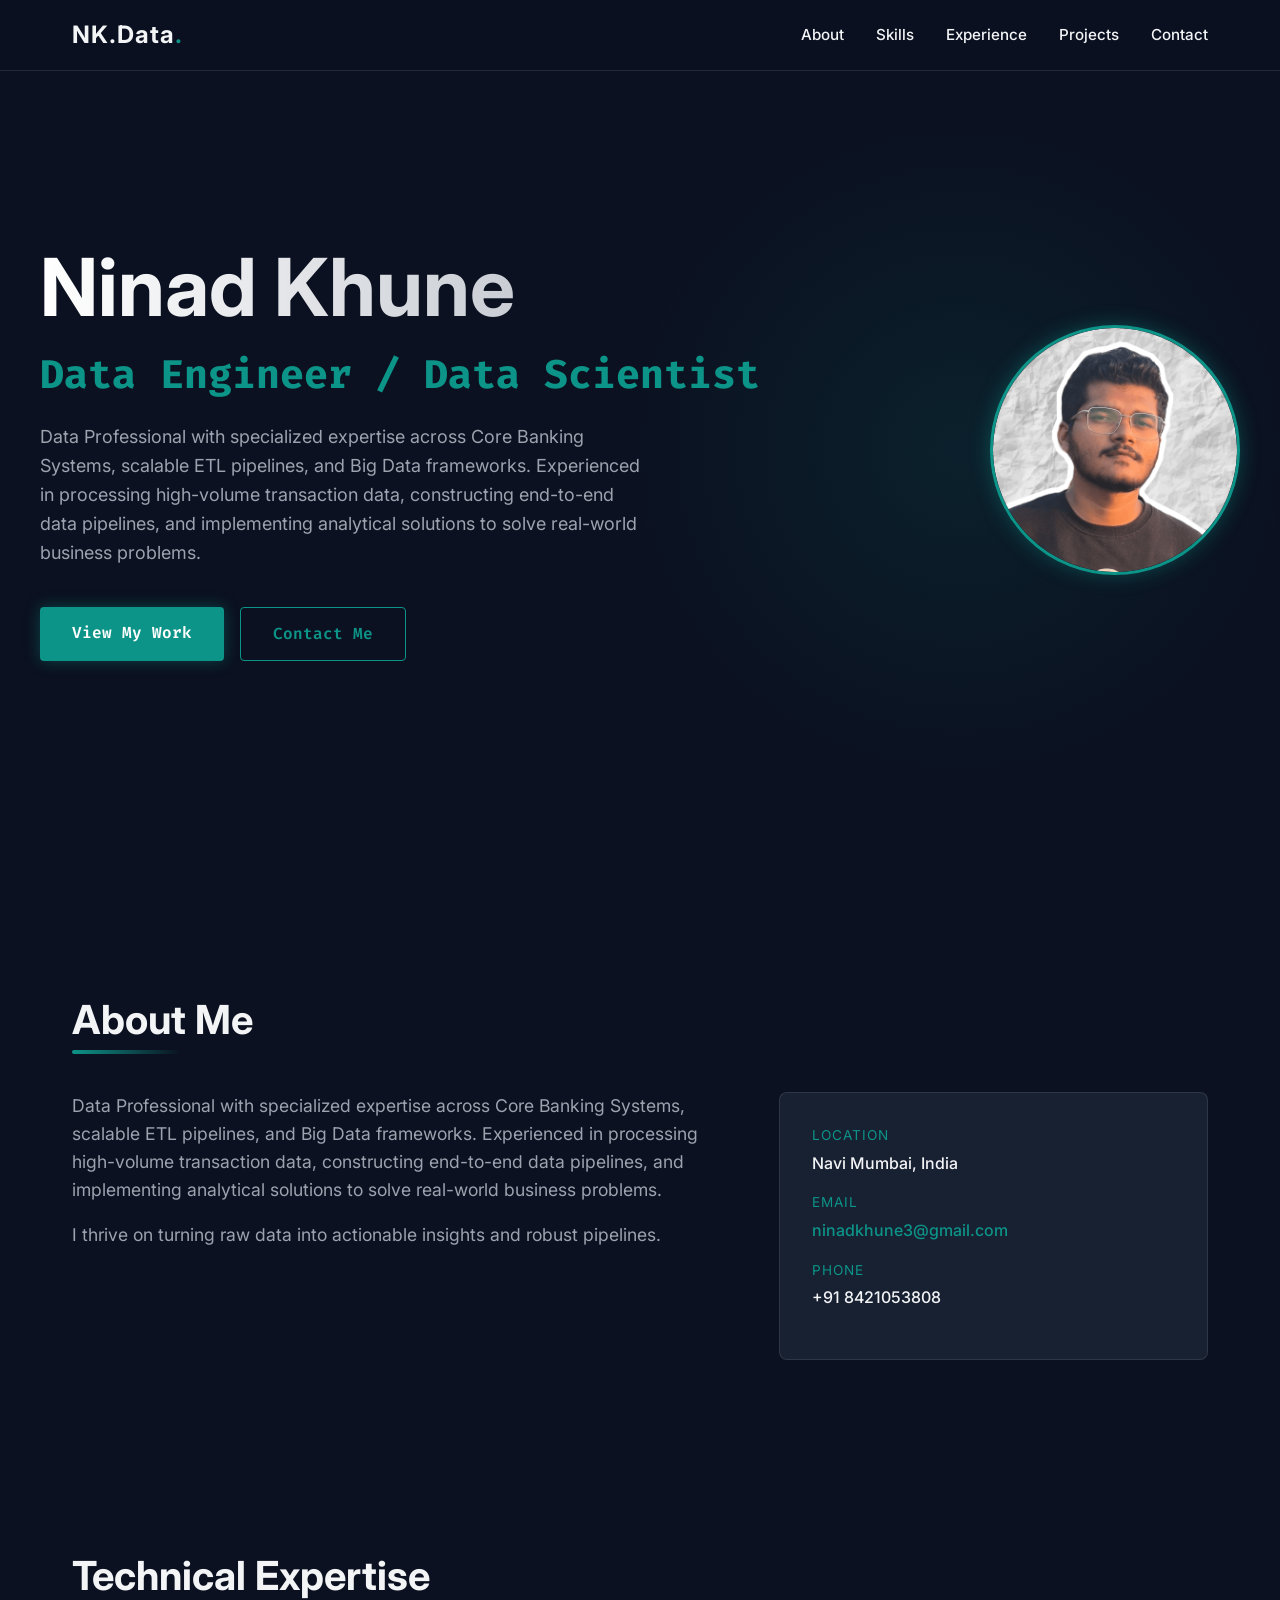
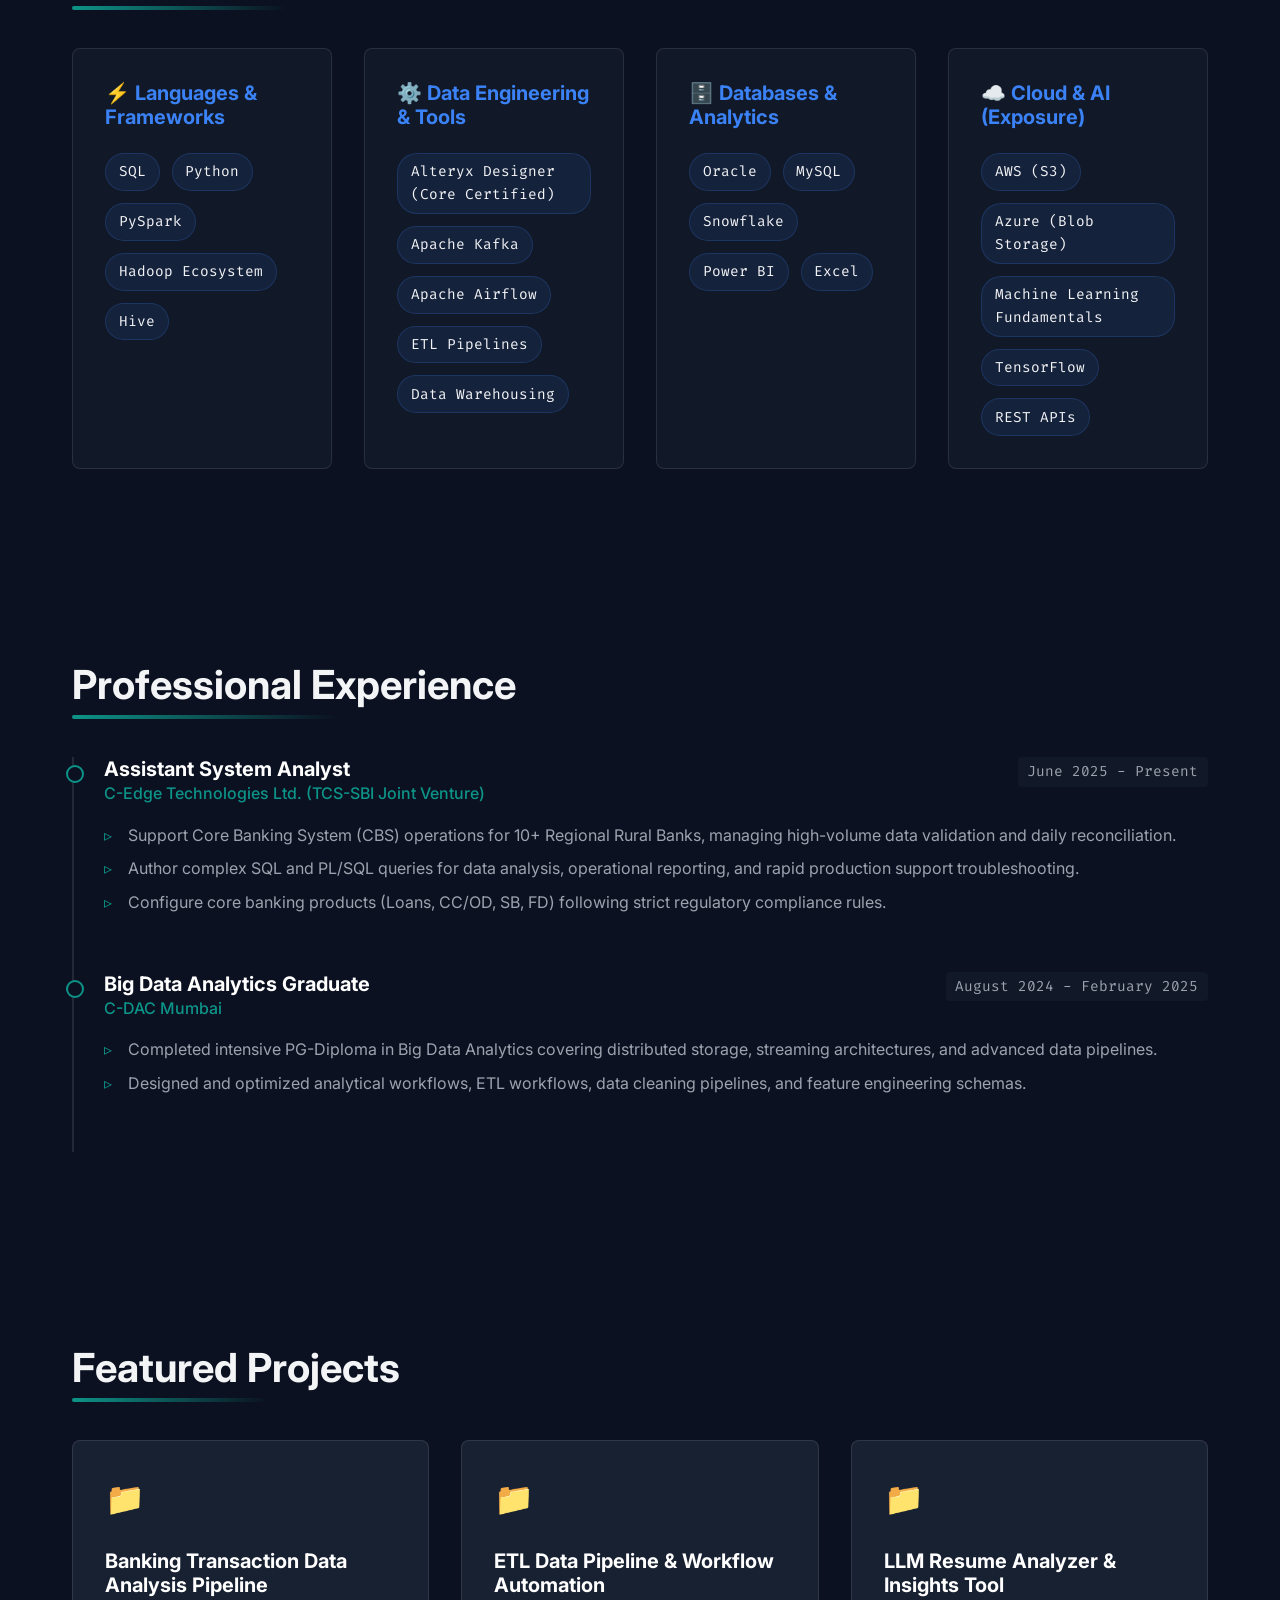
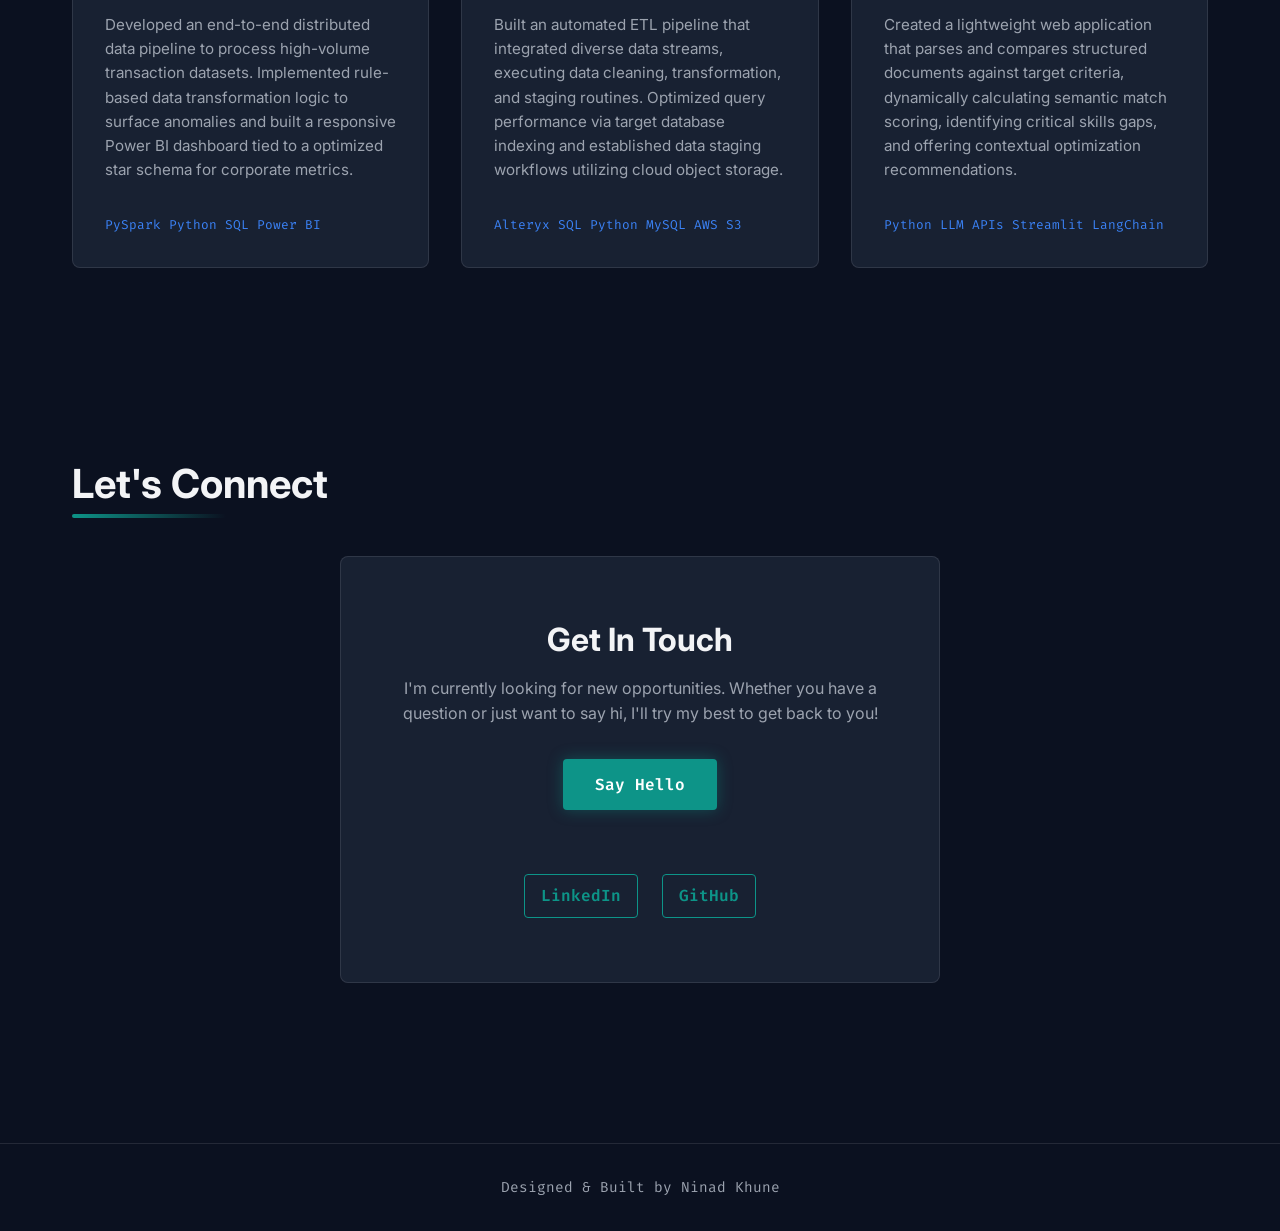
==== commit 844c6f7a: "feat: add dynamic Jinja2 template and update branding in index.html" ====
--- a/index.html
+++ b/index.html
@@ -1,17 +1,22 @@
 <!DOCTYPE html>
 <html lang="en">
+
 <head>
     <meta charset="UTF-8">
     <meta name="viewport" content="width=device-width, initial-scale=1.0">
     <title>Ninad Khune | Data Engineer & Data Scientist</title>
-    <meta name="description" content="Portfolio of Ninad Khune, Data Engineer and Data Scientist specializing in Core Banking Systems, scalable ETL pipelines, and Big Data frameworks.">
-    <link href="https://fonts.googleapis.com/css2?family=Inter:wght@300;400;600;700&family=Fira+Code:wght@400;500&display=swap" rel="stylesheet">
+    <meta name="description"
+        content="Portfolio of Ninad Khune, Data Engineer and Data Scientist specializing in Core Banking Systems, scalable ETL pipelines, and Big Data frameworks.">
+    <link
+        href="https://fonts.googleapis.com/css2?family=Inter:wght@300;400;600;700&family=Fira+Code:wght@400;500&display=swap"
+        rel="stylesheet">
     <link rel="stylesheet" href="style.css?v=2">
 </head>
+
 <body>
     <nav id="navbar">
         <div class="nav-container">
-            <div class="logo">NK<span class="accent">.</span></div>
+            <div class="logo">NK.Data<span class="accent">.</span></div>
             <ul class="nav-links">
                 <li><a href="#about">About</a></li>
                 <li><a href="#skills">Skills</a></li>
@@ -92,4 +97,5 @@
 
     <script src="script.js"></script>
 </body>
-</html>
+
+</html>
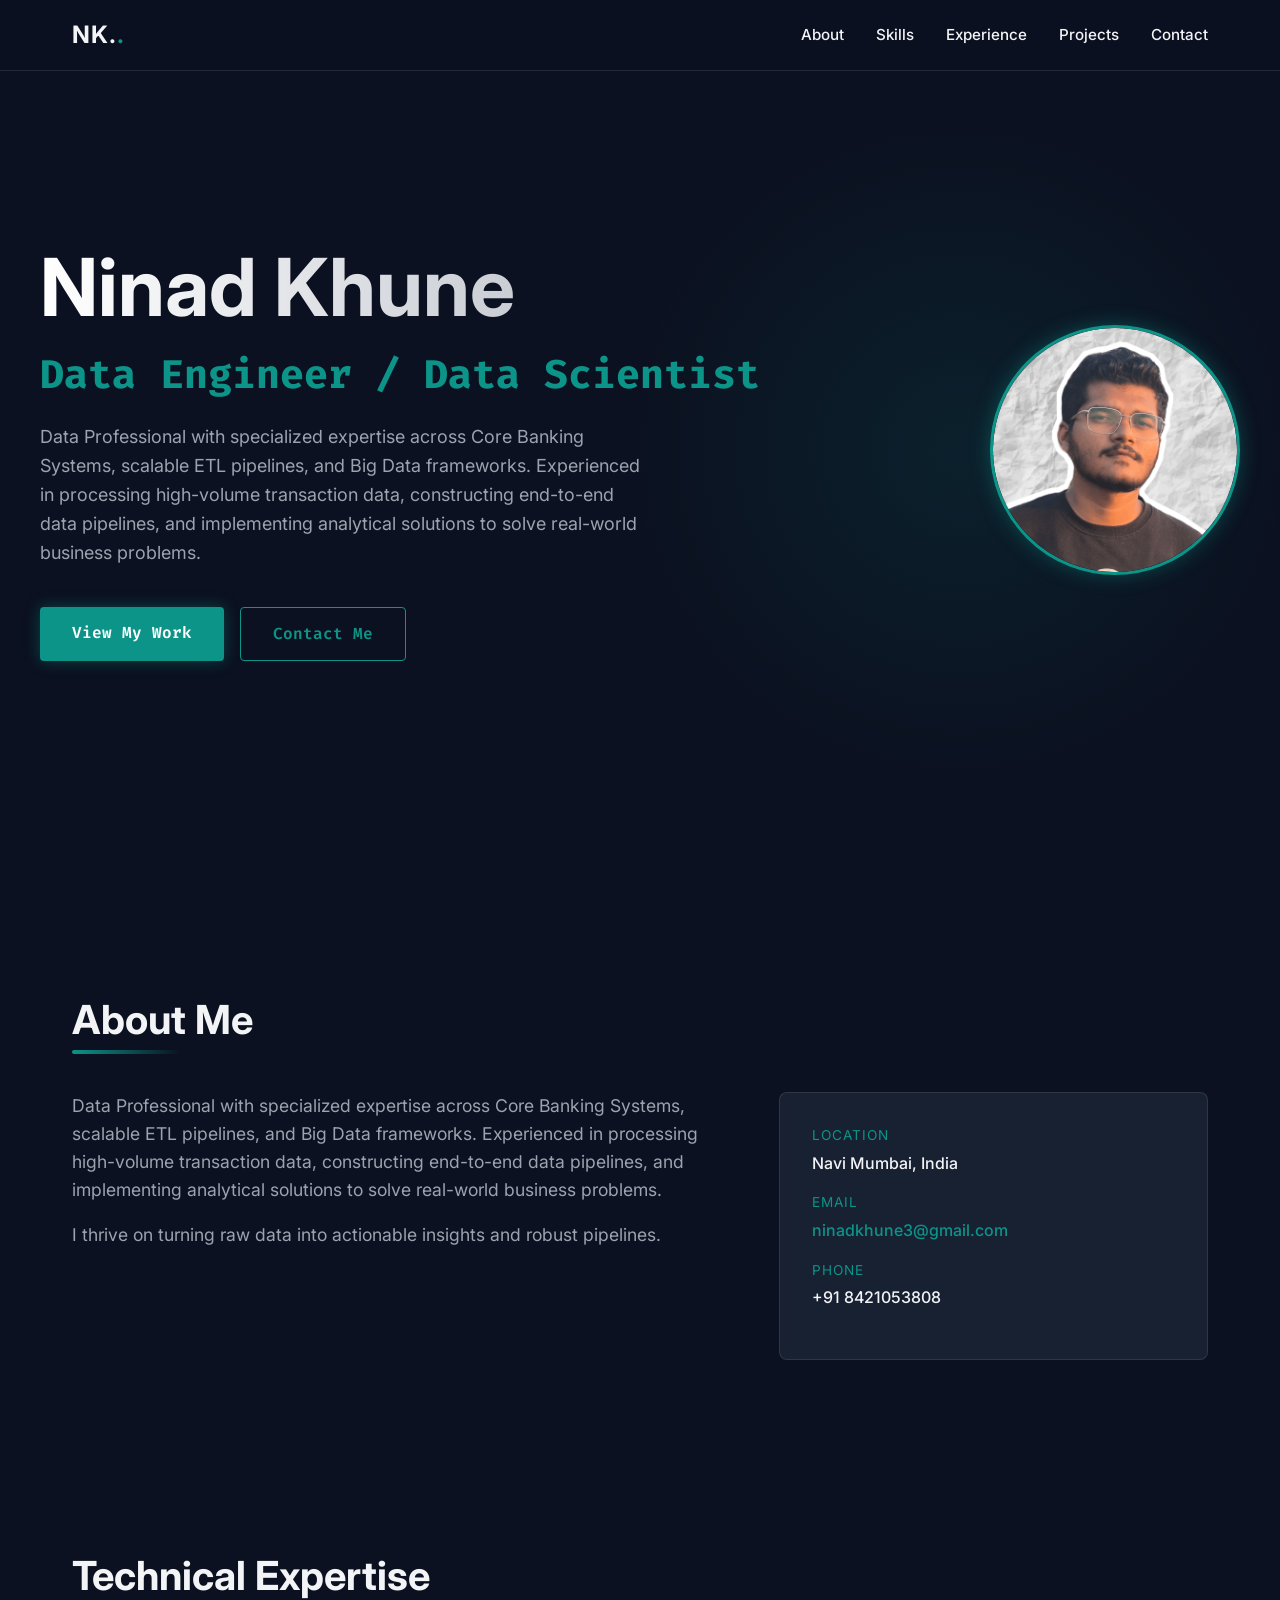
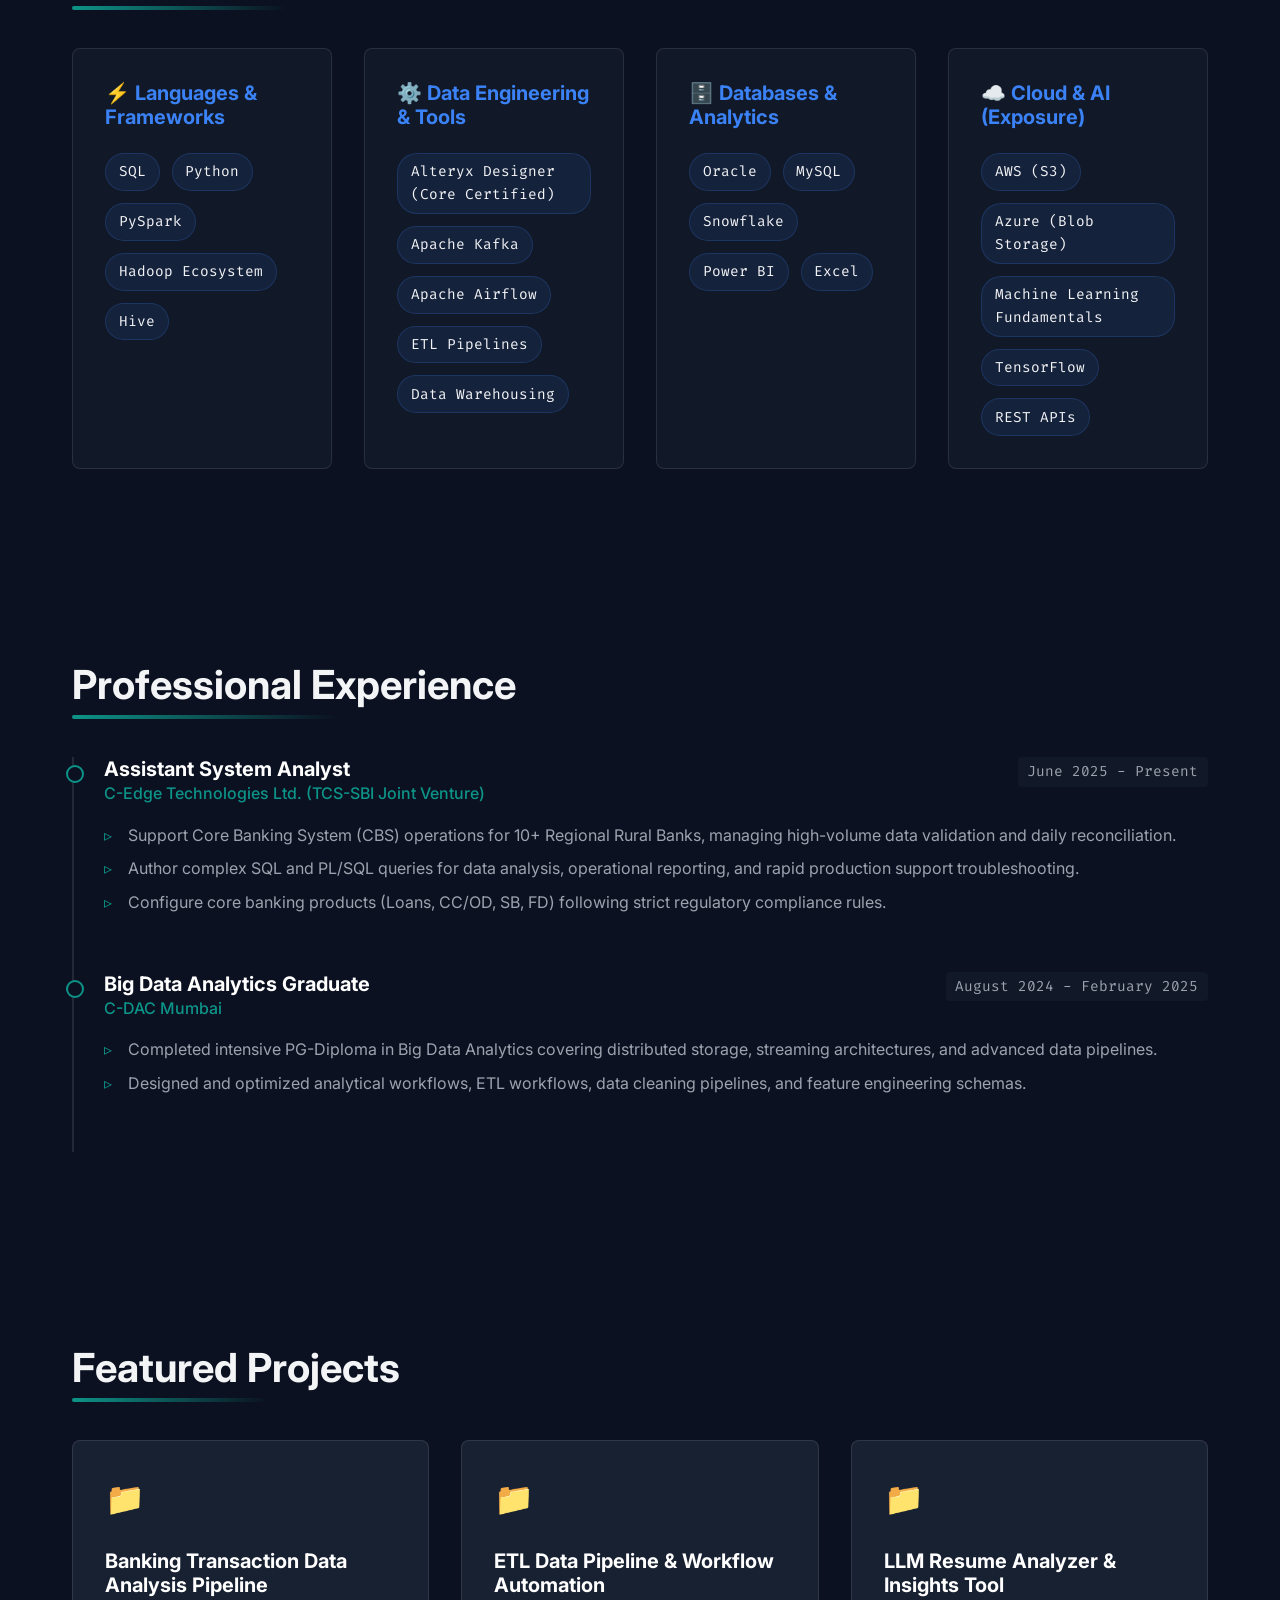
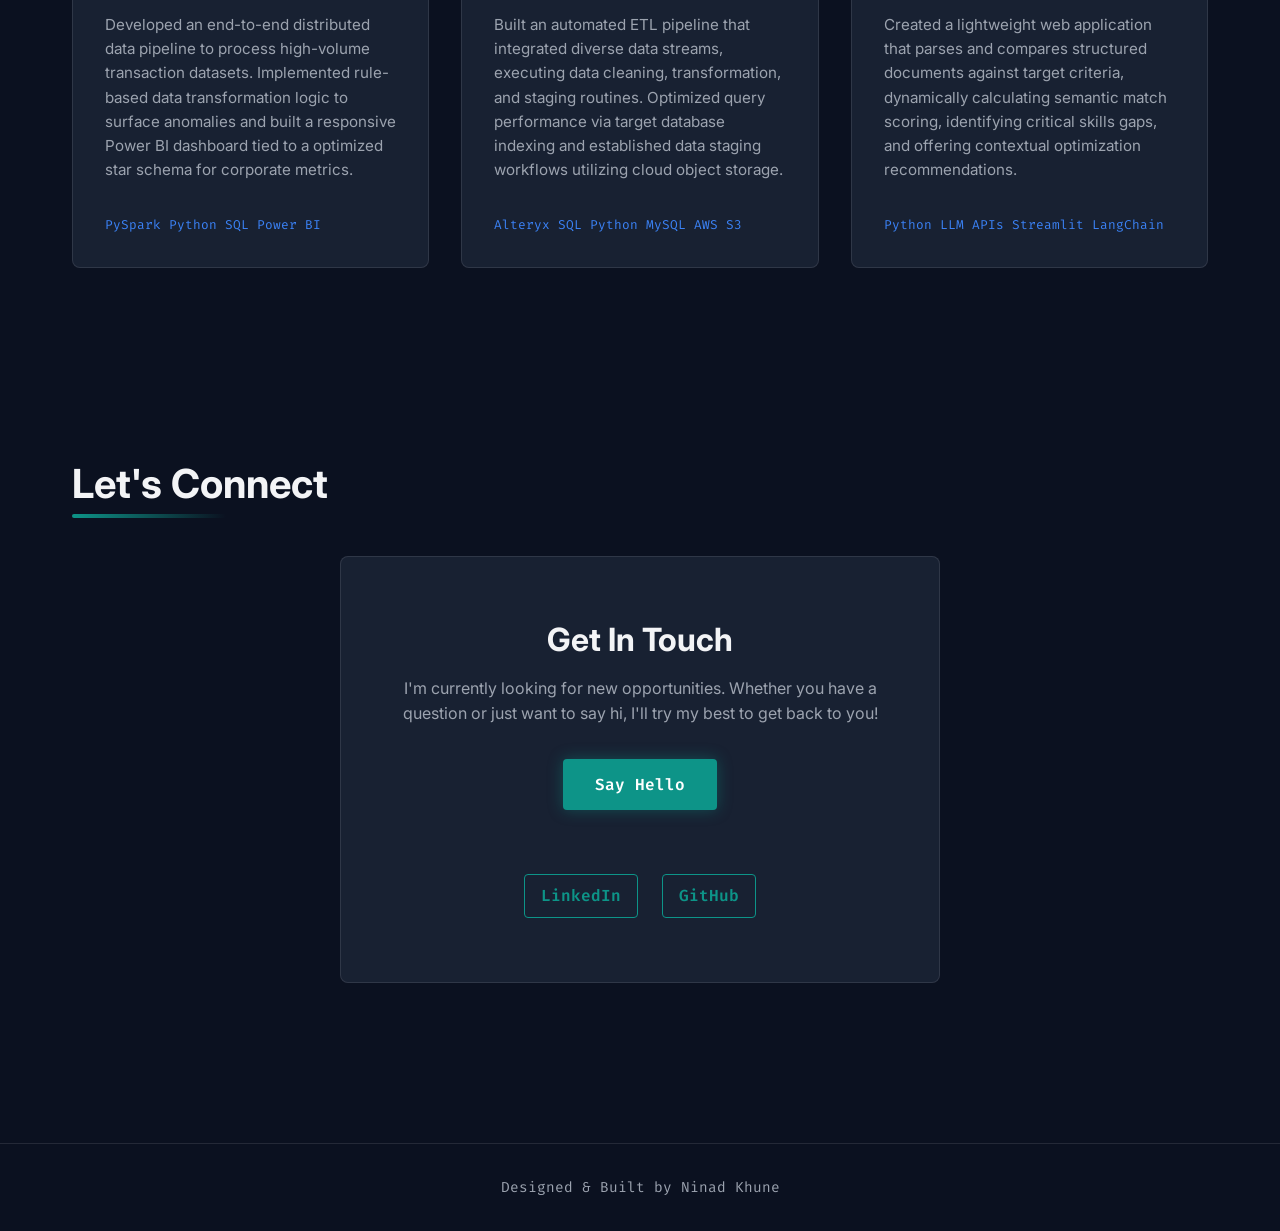
==== commit de434fba: "feat: implement portfolio template using Flask and update logo styling" ====
--- a/index.html
+++ b/index.html
@@ -16,7 +16,7 @@
 <body>
     <nav id="navbar">
         <div class="nav-container">
-            <div class="logo">NK.Data<span class="accent">.</span></div>
+            <div class="logo">NK.<span class="accent">.</span></div>
             <ul class="nav-links">
                 <li><a href="#about">About</a></li>
                 <li><a href="#skills">Skills</a></li>
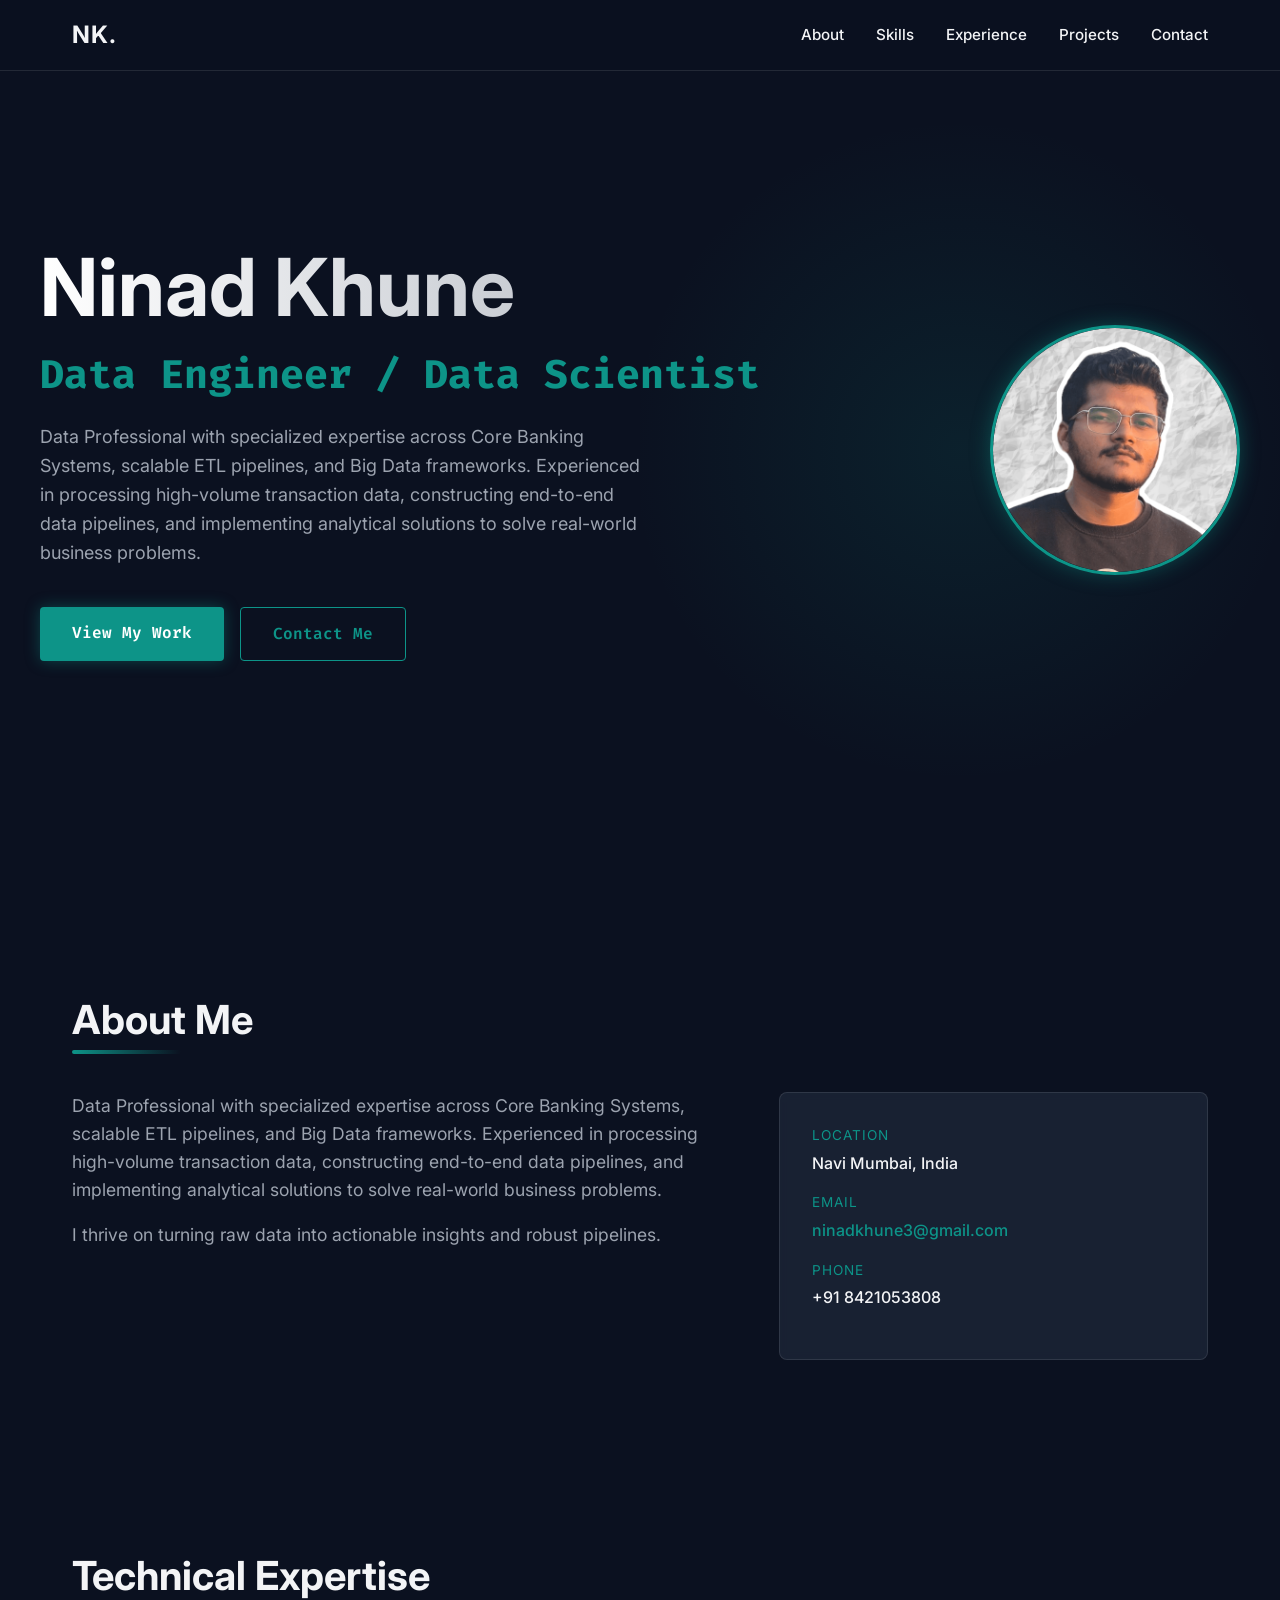
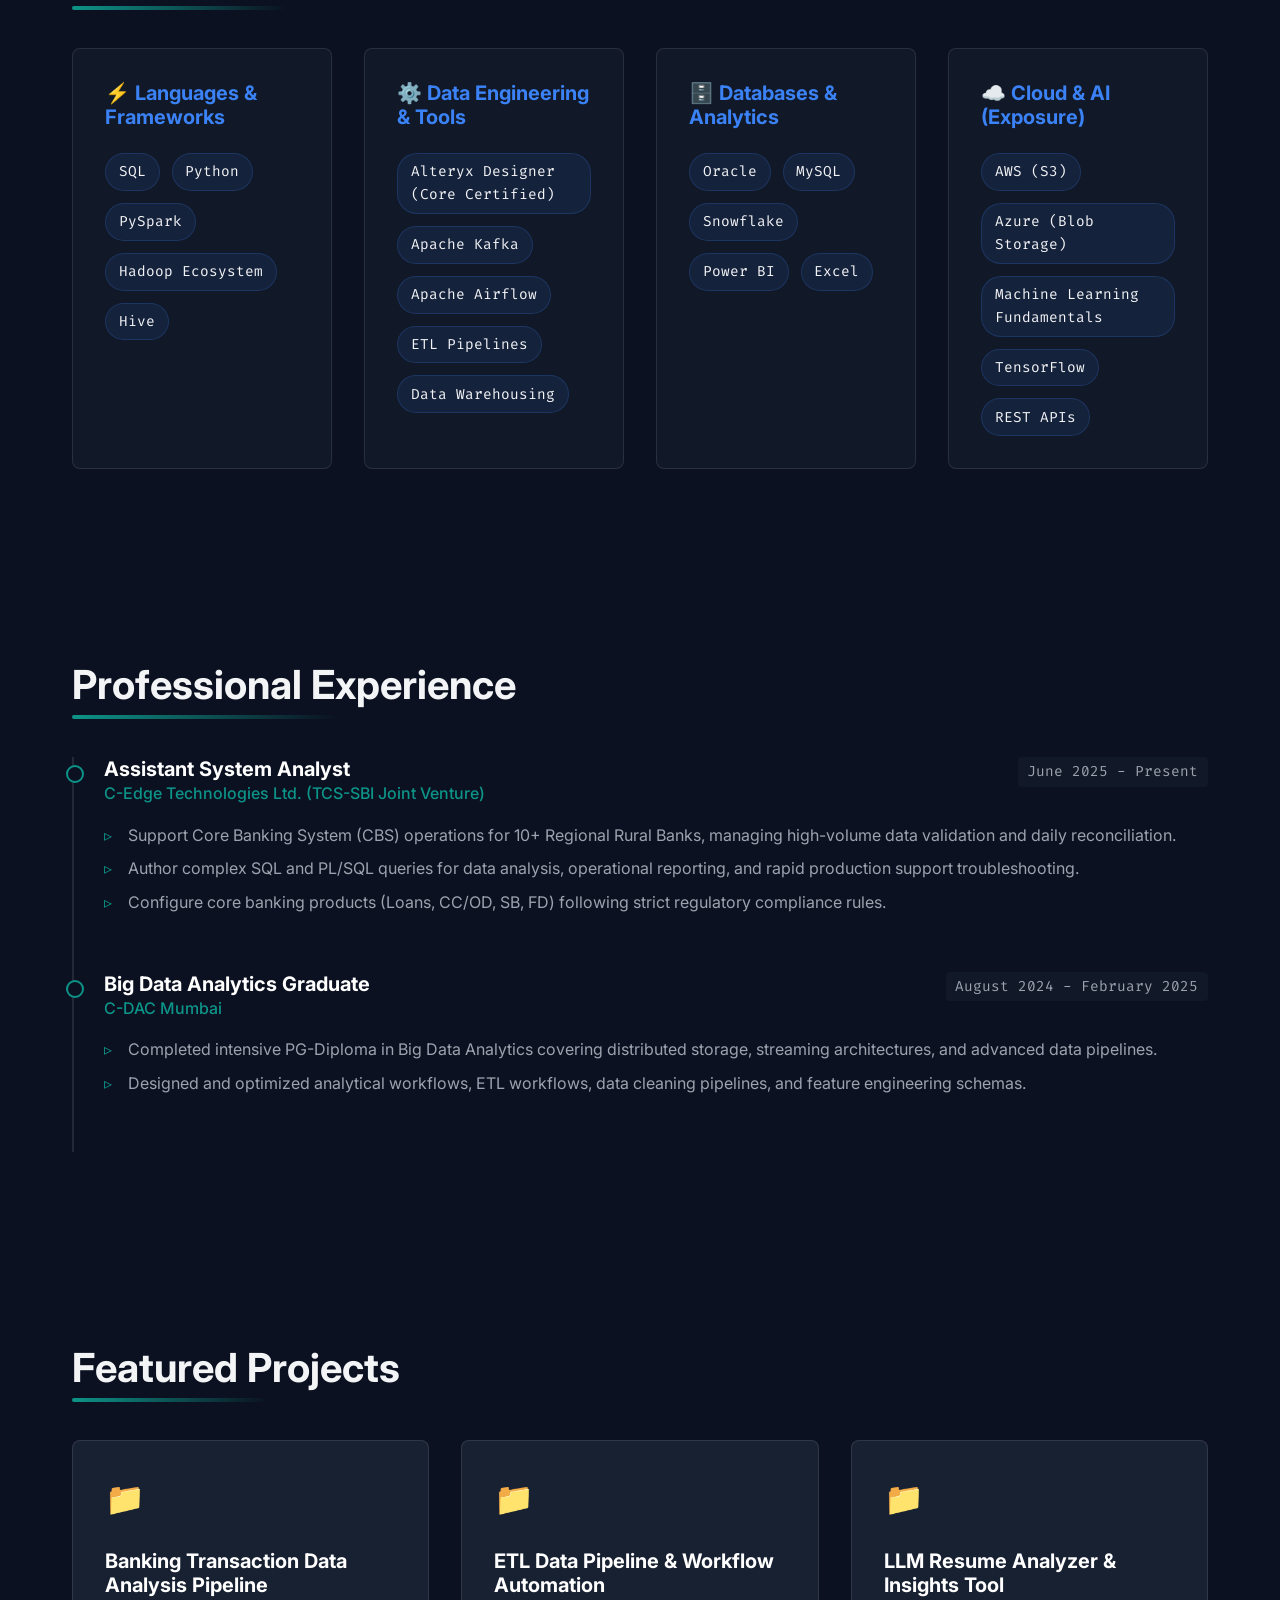
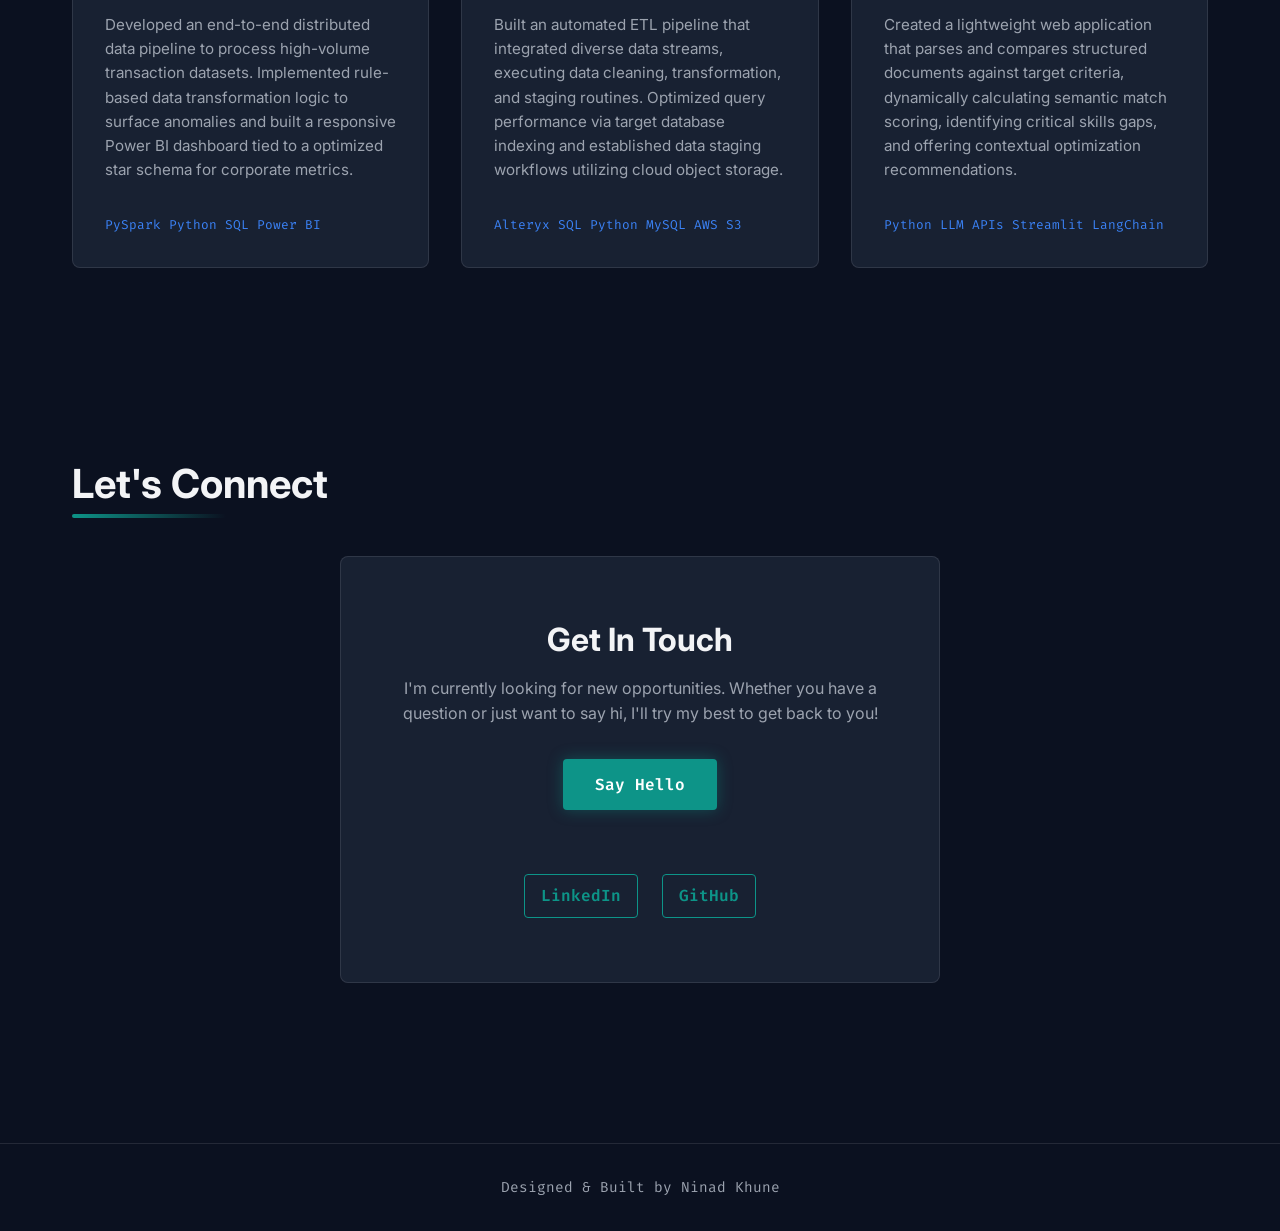
==== commit cfd87a51: "logo" ====
--- a/index.html
+++ b/index.html
@@ -16,7 +16,7 @@
 <body>
     <nav id="navbar">
         <div class="nav-container">
-            <div class="logo">NK.<span class="accent">.</span></div>
+            <div class="logo">NK.<span class="accent"></span></div>
             <ul class="nav-links">
                 <li><a href="#about">About</a></li>
                 <li><a href="#skills">Skills</a></li>
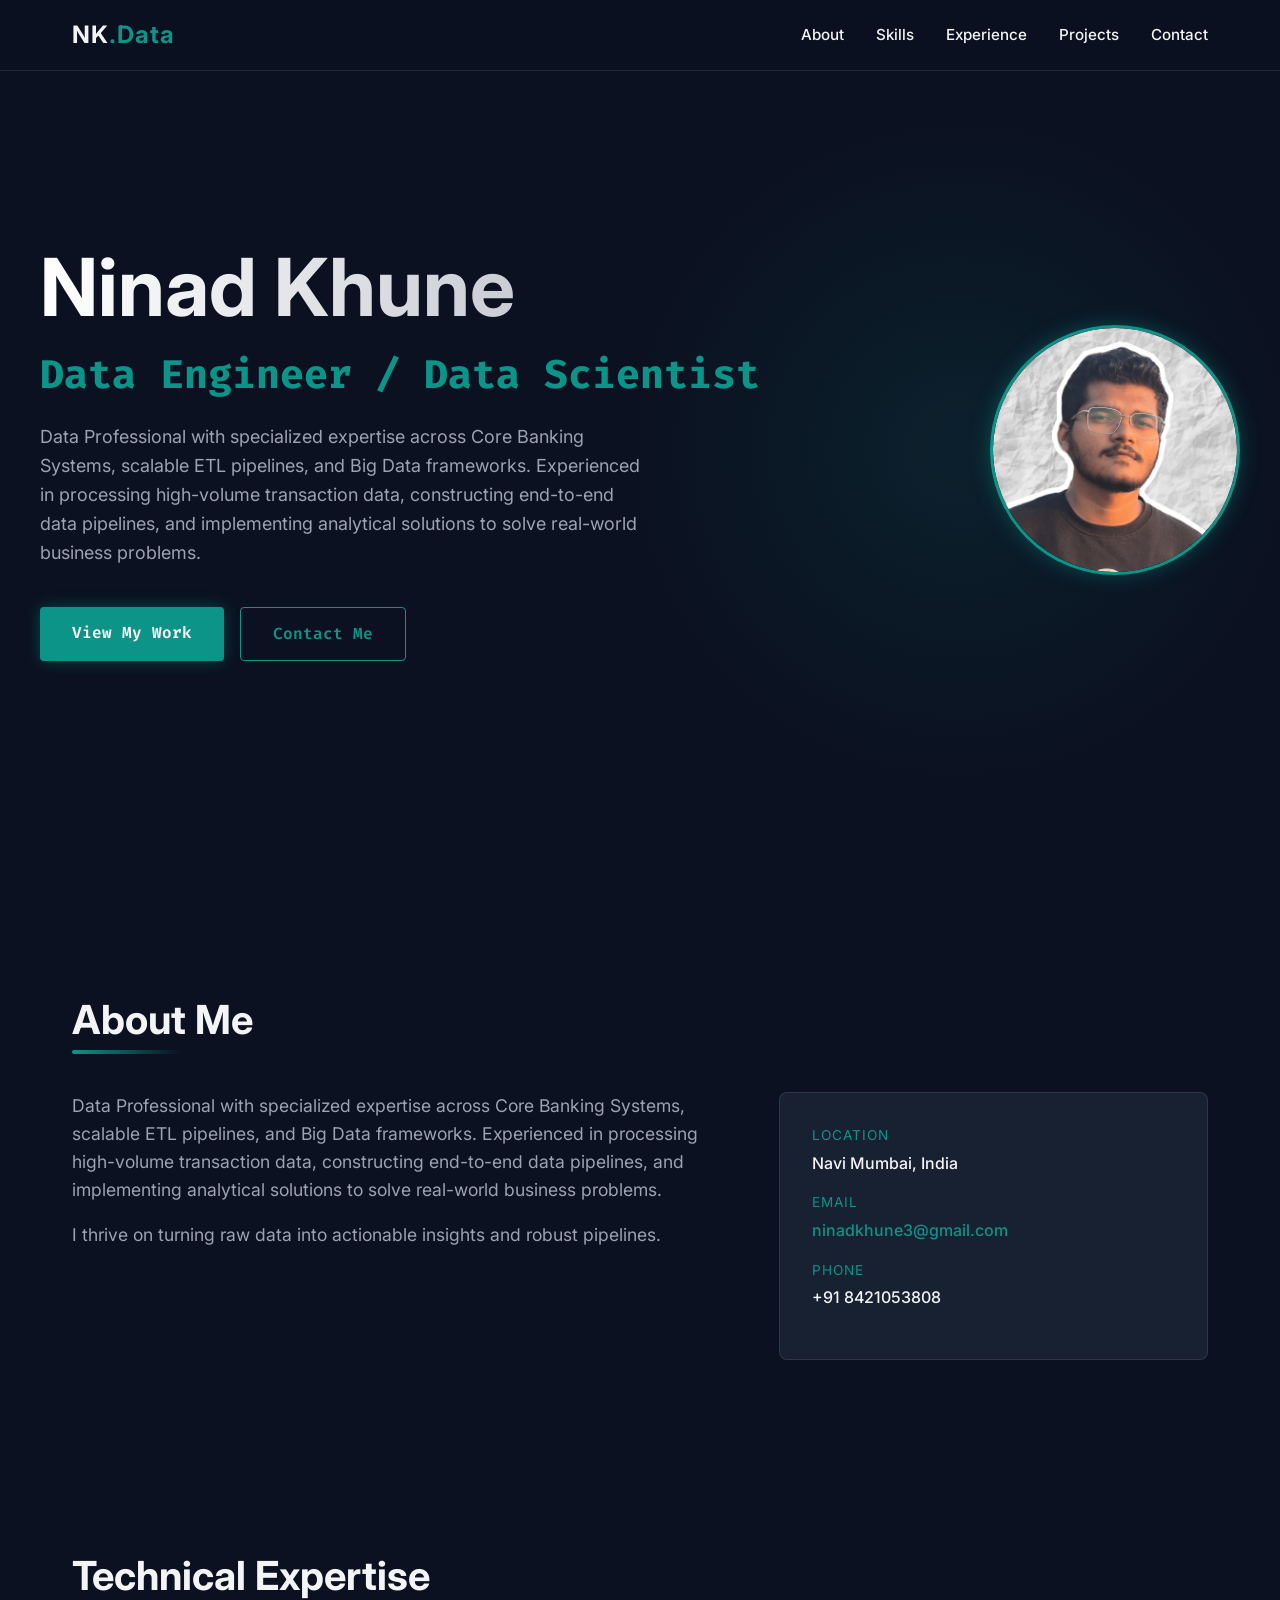
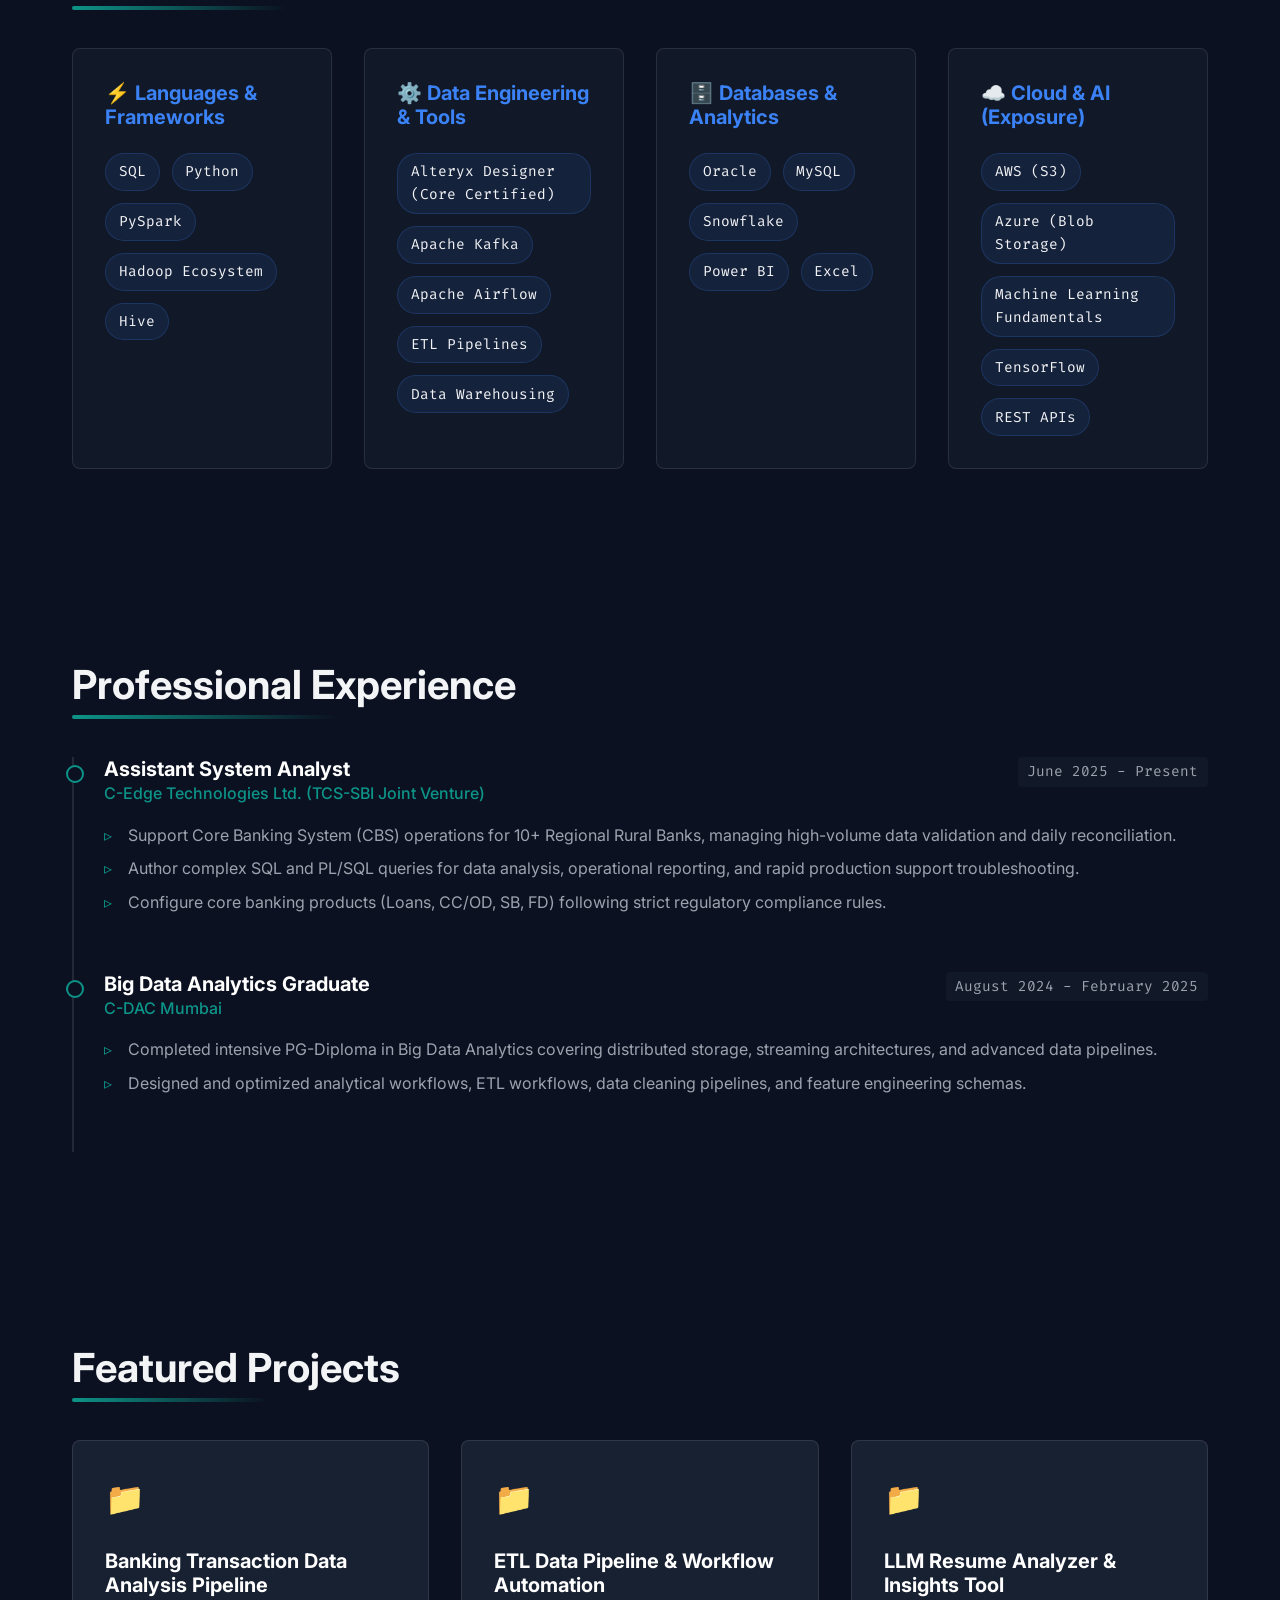
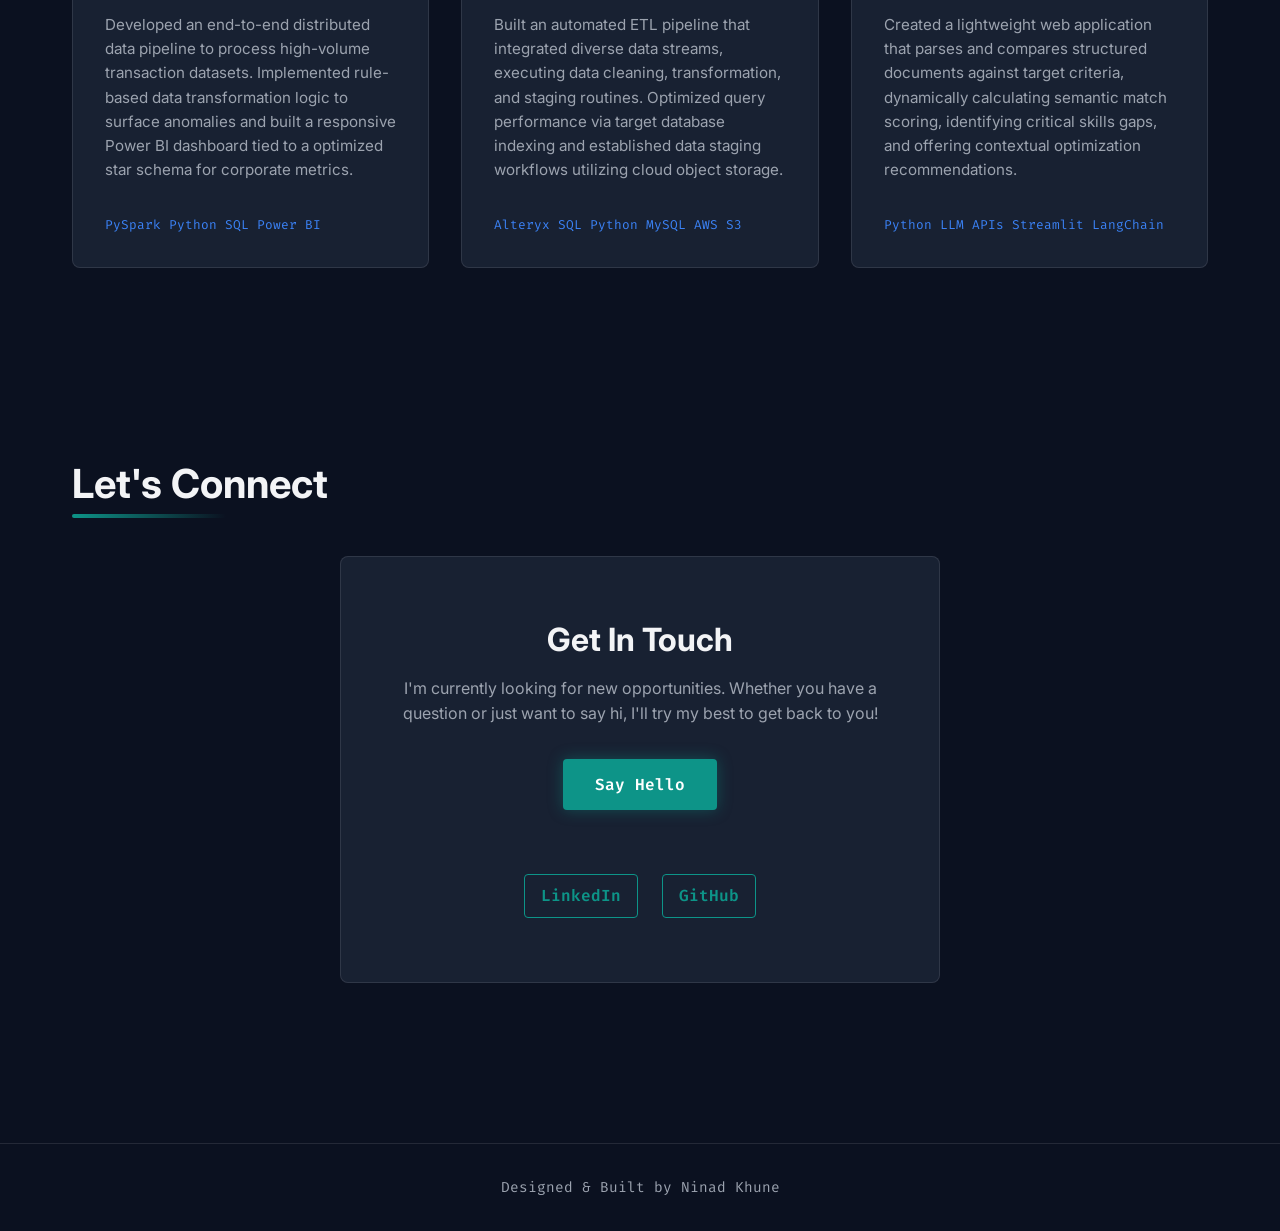
==== commit ac7a5873: "dotData" ====
--- a/index.html
+++ b/index.html
@@ -16,7 +16,7 @@
 <body>
     <nav id="navbar">
         <div class="nav-container">
-            <div class="logo">NK.<span class="accent"></span></div>
+            <div class="logo">NK<span class="accent">.Data</span></div>
             <ul class="nav-links">
                 <li><a href="#about">About</a></li>
                 <li><a href="#skills">Skills</a></li>
